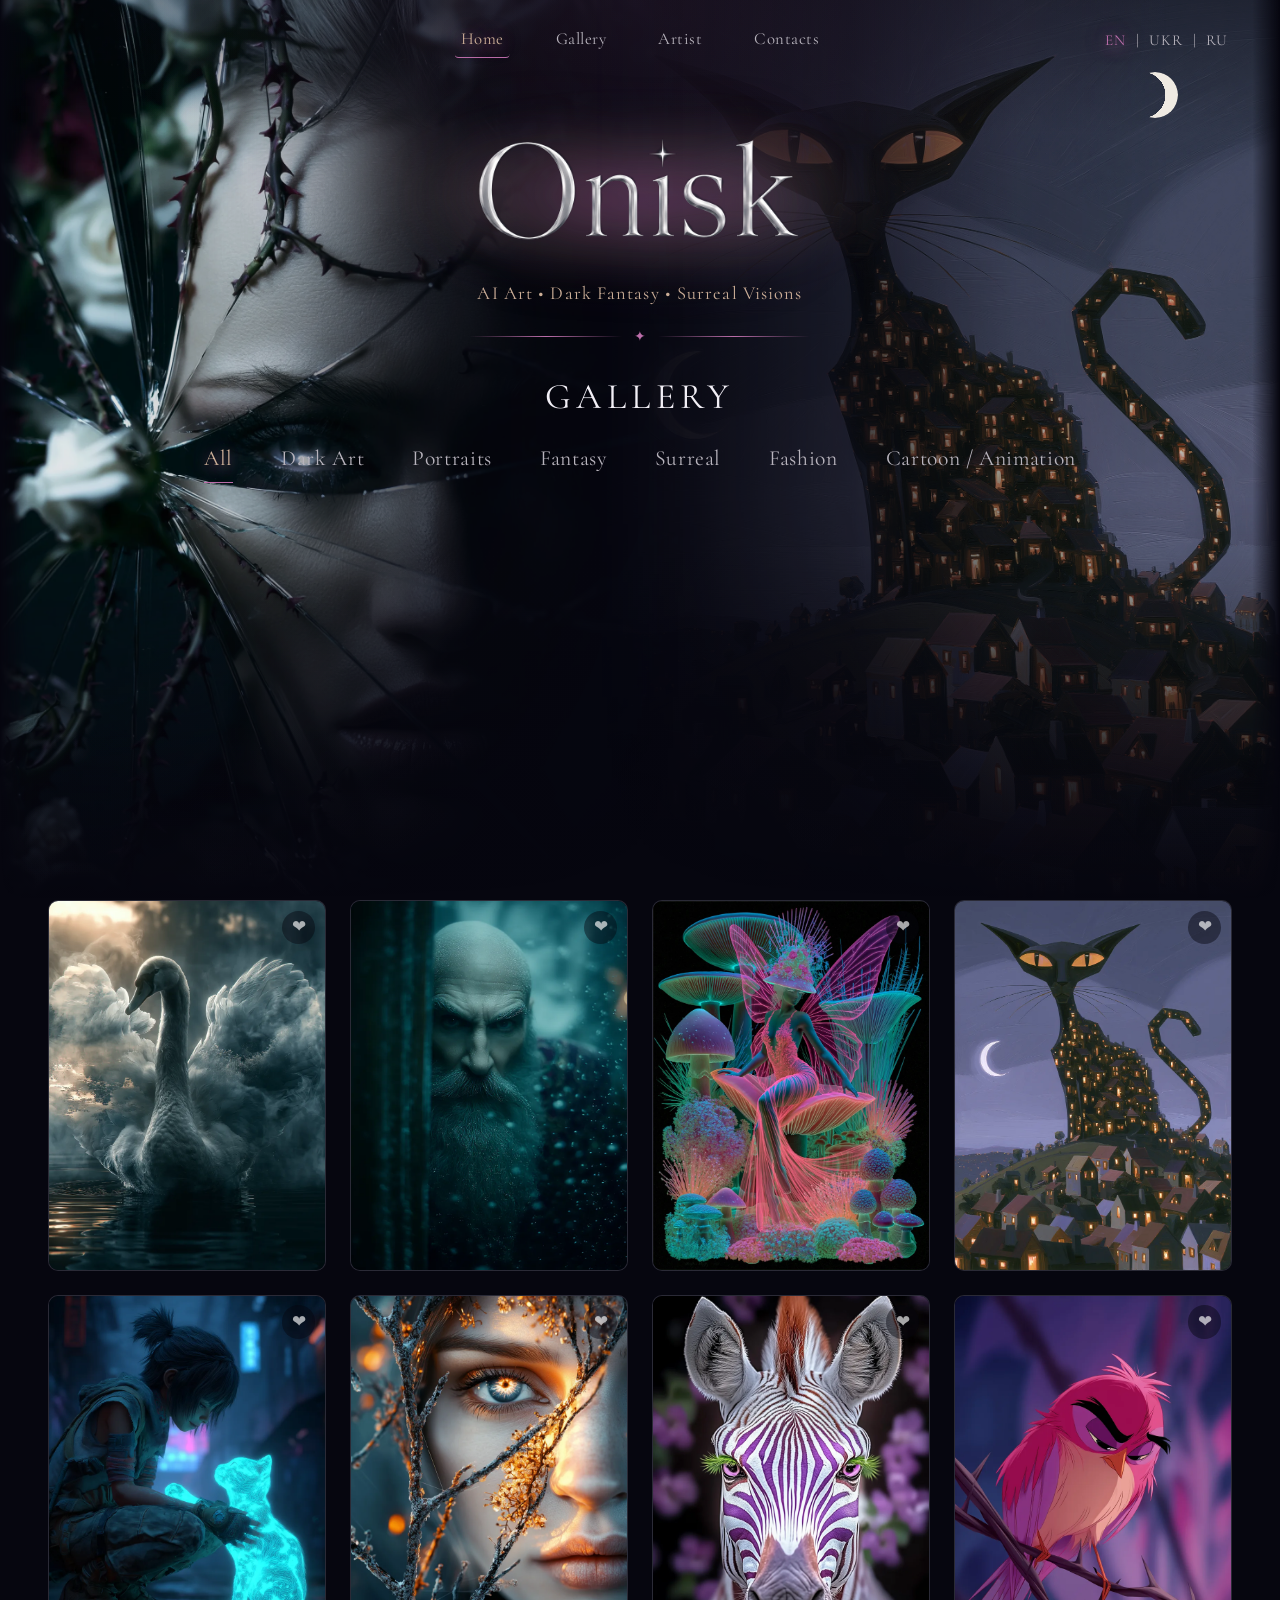
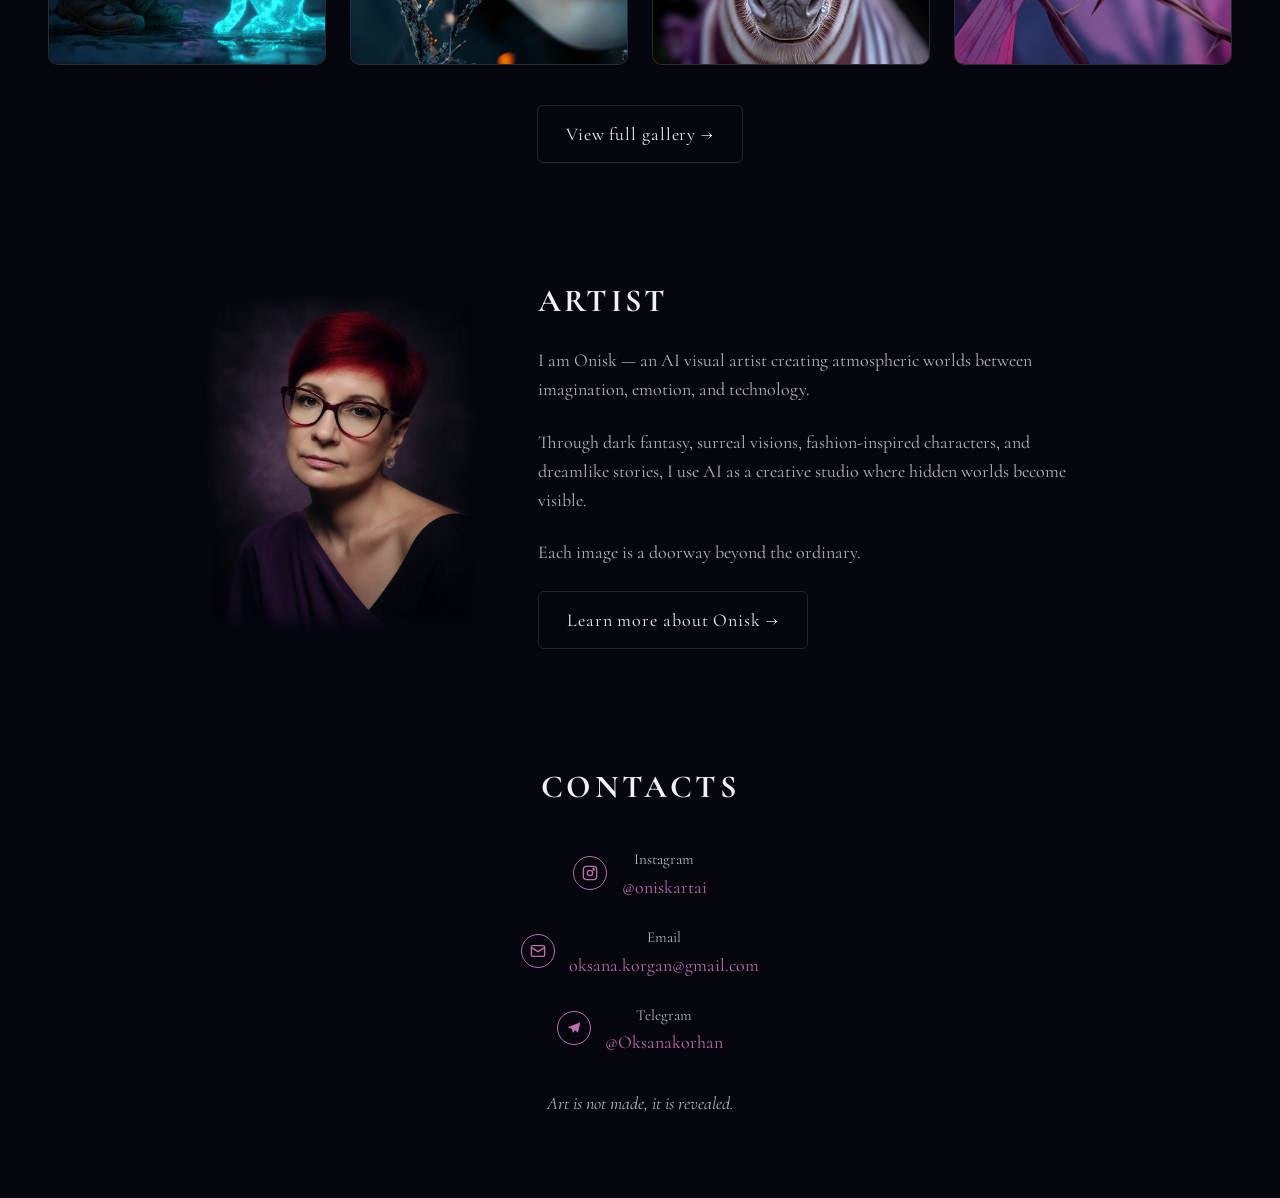
==== index.html @ d5e399be "Update index.html" ====
<!DOCTYPE html>
<html lang="ru">
<head>
<meta charset="UTF-8" />
<meta name="viewport" content="width=device-width, initial-scale=1.0" />
<title>Onisk — AI Art, Dark Fantasy, Surreal Visions</title>
<link rel="stylesheet" href="style.css?v=47" />
<style>
  @media (max-width: 900px) {
    body.page-home .hero-bg-portrait,
    body.page-home .hero-bg-cat { display: none !important; }
    body.page-home .hero {
      background-image: url('images/hero/mobile/home-mobile-bg.webp?v=6') !important;
      background-size: cover !important;
      background-position: center !important;
      background-repeat: no-repeat !important;
      min-height: 100vh !important;
    }
  }
</style>
</head>
<body class="page-home">

<img class="hero-mobile-fixed-bg" data-category="home" src="images/hero/mobile/home-mobile-bg.webp" alt="" />

<div class="hero">
  <img class="hero-bg-portrait" src="images/hero/portrait-glass.webp" alt="" />
  <img class="hero-bg-cat hero-cat-tint" src="images/hero/cat-city.webp" alt="" />
  <div class="hero-moon"></div>
  <div class="hero-stars"></div>

  <header class="site-header">
    <div class="logo"><img src="images/hero/logo-onisk.webp" alt="Onisk" class="logo-img" /></div>
    <nav class="main-nav">
      <a href="index.html" class="active" data-i18n="nav.home">Home</a>
      <a href="gallery.html" data-i18n="nav.gallery">Gallery</a>
      <a href="artist.html" data-i18n="nav.artist">Artist</a>
      <a href="#contacts" data-i18n="nav.contacts">Contacts</a>
    </nav>
    <div class="lang-switch">
      <button data-lang="en" class="active">EN</button> <span>|</span>
      <button data-lang="uk">UKR</button> <span>|</span>
      <button data-lang="ru">RU</button>
    </div>
    <button class="burger" id="burger-btn" aria-label="Menu">
      <span></span><span></span><span></span>
    </button>
  </header>

  <nav class="mobile-menu" id="mobile-menu">
    <a href="index.html" data-i18n="nav.home">Home</a>
    <a href="gallery.html" data-i18n="nav.gallery">Gallery</a>
    <a href="artist.html" data-i18n="nav.artist">Artist</a>
    <a href="#contacts" data-i18n="nav.contacts">Contacts</a>
    <div class="mobile-lang">
      <button data-lang="en" class="active">EN</button>
      <button data-lang="uk">UKR</button>
      <button data-lang="ru">RU</button>
    </div>
  </nav>

  <div class="hero-content">
    <h1 class="hero-title">
      <img src="images/hero/logo-onisk.webp" alt="Onisk" />
    </h1>
    <p class="hero-subtitle" data-i18n="hero.subtitle">AI Art • Dark Fantasy • Surreal Visions</p>

    <div class="section-divider"><span></span><i>&#10022;</i><span></span></div>

    <h2 class="gallery-heading" data-i18n="gallery.title">Gallery</h2>

    <div class="tag-filter tag-filter-desktop" id="tag-filter">
      <!-- заполняется скриптом из works.js -->
    </div>
    <select class="tag-filter-mobile" id="tag-filter-mobile">
      <!-- заполняется скриптом -->
    </select>
  </div>
</div>

<div class="lower-content">


  <section class="gallery-preview" id="gallery">
    <div class="work-grid" id="preview-grid">
      <!-- featured-карточки, рендерятся скриптом -->
    </div>
    <a class="btn" href="gallery.html" id="view-gallery-link" data-i18n="gallery.viewAll">View full gallery →</a>
  </section>

  <section class="artist-section" id="artist">
    <div class="artist-photo">
      <img src="images/artist/oksana-portrait.webp" alt="Oksana — Onisk" />
    </div>
    <div class="artist-bio">
      <h2 data-i18n="artist.title">Artist</h2>
      <p data-i18n="artist.bioShort.p1">I am Onisk — an AI visual artist creating atmospheric worlds between imagination, emotion, and technology.</p>
      <p data-i18n="artist.bioShort.p2">Through dark fantasy, surreal visions, fashion-inspired characters, and dreamlike stories, I use AI as a creative studio where hidden worlds become visible.</p>
      <p data-i18n="artist.bioShort.p3">Each image is a doorway beyond the ordinary.</p>
      <a class="btn" href="artist.html" data-i18n="artist.more">Learn more about Onisk →</a>
    </div>
  </section>

  <section class="contacts-section" id="contacts">
    <h2 data-i18n="contacts.title">Contacts</h2>
    <ul class="contacts-list">
      <li>
        <i class="icon icon-instagram"></i>
        <div><span data-i18n="contacts.instagram">Instagram</span><br /><a href="https://instagram.com/oniskartai" target="_blank" rel="noopener">@oniskartai</a></div>
      </li>
      <li>
        <i class="icon icon-mail"></i>
        <div><span data-i18n="contacts.email">Email</span><br /><a href="mailto:oksana.korgan@gmail.com">oksana.korgan@gmail.com</a></div>
      </li>
      <li>
        <i class="icon icon-telegram"></i>
        <div><span data-i18n="contacts.telegram">Telegram</span><br /><a href="https://t.me/Oksanakorhan" target="_blank" rel="noopener">@Oksanakorhan</a></div>
      </li>
    </ul>
    <p class="quote" data-i18n="contacts.quote">Art is not made, it is revealed.</p>
  </section>
</div>

<div class="lightbox" id="lightbox" hidden>
  <button class="lightbox-close" id="lightbox-close" aria-label="Close">&times;</button>
  <button class="lightbox-nav lightbox-prev" id="lightbox-prev" aria-label="Previous">&#8249;</button>
  <img id="lightbox-img" src="" alt="" />
  <button class="lightbox-nav lightbox-next" id="lightbox-next" aria-label="Next">&#8250;</button>
  <button class="like-btn like-btn-lightbox" id="lightbox-like" type="button" aria-label="Like">&#10084;</button>
  <p id="lightbox-tags"></p>
</div>

<script src="data/works.js"></script>
<script src="i18n/i18n.js"></script>
<script src="likes.js"></script>
<script src="script.js?v=11"></script>
<script src="sparkle-cursor.js"></script>
</body>
</html>
---- style.css ----
@import url('https://fonts.googleapis.com/css2?family=Cormorant+Garamond:ital,wght@0,300;0,400;0,500;1,400&family=Cormorant:wght@300;400&display=swap');

:root {
  --bg: #06060f;
  --bg-panel: #0d0c1a;
  --text-primary: #f2eff6;
  --text-secondary: #b8b4bd;
  --accent-pink: #bc6eaa;
  --accent-warm: #ccaf98;
  --border: rgba(255,255,255,0.12);
  --glow: 0 10px 24px -6px rgba(188,110,170,0.65), 0 4px 10px -2px rgba(188,110,170,0.4);
  --font-display: 'Cormorant Garamond', serif;
  --font-body: 'Cormorant', serif;
}

* { box-sizing: border-box; }

body {
  margin: 0;
  background: var(--bg);
  color: var(--text-primary);
  font-family: var(--font-body);
  font-size: 18px;
  line-height: 1.6;
  overflow-x: hidden;
  position: relative;
}

body.body-dark-art {
  background: #07111a;
}

body.body-dark-art::before {
  content: '';
  position: fixed;
  inset: 0;
  z-index: -1;
  pointer-events: none;
  background:
    radial-gradient(ellipse 55% 45% at 20% 8%, rgba(16,32,51,0.55), transparent 65%),
    radial-gradient(ellipse 65% 50% at 85% 20%, rgba(11,22,34,0.6), transparent 70%),
    radial-gradient(ellipse 70% 55% at 50% 55%, rgba(16,32,51,0.4), transparent 70%),
    radial-gradient(ellipse 80% 60% at 50% 95%, rgba(3,7,11,0.65), transparent 70%),
    #07111a;
}

body.body-dark-art .hero {
  background: transparent;
}

body.body-dark-art .hero::before {
  background:
    radial-gradient(ellipse 60% 50% at 50% 0%, rgba(16,32,51,0.15), transparent 70%);
}

body.body-fantasy {
  background: #0c1110;
}

body.body-fantasy::before {
  content: '';
  position: fixed;
  inset: 0;
  z-index: -1;
  pointer-events: none;
  background:
    radial-gradient(ellipse 55% 50% at 15% 30%, rgba(143,62,45,0.30), transparent 65%),
    radial-gradient(ellipse 60% 55% at 85% 35%, rgba(111,132,148,0.22), transparent 70%),
    radial-gradient(ellipse 70% 55% at 50% 65%, rgba(32,43,36,0.5), transparent 70%),
    radial-gradient(ellipse 80% 60% at 50% 95%, rgba(21,28,24,0.6), transparent 70%),
    #0c1110;
}

body.body-fantasy .hero {
  background: transparent;
}

body.body-fantasy .hero::before {
  background:
    radial-gradient(ellipse 55% 45% at 12% 15%, rgba(143,62,45,0.18), transparent 65%),
    radial-gradient(ellipse 60% 50% at 88% 20%, rgba(111,132,148,0.15), transparent 70%);
}

body.body-surreal {
  background: #061116;
}

body.body-surreal::before {
  content: '';
  position: fixed;
  inset: 0;
  z-index: -1;
  pointer-events: none;
  background:
    radial-gradient(ellipse 55% 50% at 15% 25%, rgba(29,67,82,0.45), transparent 65%),
    radial-gradient(ellipse 60% 55% at 85% 30%, rgba(18,49,58,0.4), transparent 70%),
    radial-gradient(ellipse 70% 55% at 50% 100%, rgba(179,122,88,0.16), transparent 70%),
    radial-gradient(ellipse 80% 60% at 50% 70%, rgba(11,30,36,0.6), transparent 70%),
    #061116;
}

body.body-surreal .hero {
  background: transparent;
}

body.body-surreal .hero::before {
  background:
    radial-gradient(ellipse 55% 45% at 12% 15%, rgba(29,67,82,0.28), transparent 65%),
    radial-gradient(ellipse 60% 50% at 88% 20%, rgba(18,49,58,0.22), transparent 70%);
}

body.body-cartoon {
  background: #0a0d1a;
}

body.body-cartoon::before {
  content: '';
  position: fixed;
  inset: 0;
  z-index: -1;
  pointer-events: none;
  background:
    radial-gradient(ellipse 55% 50% at 15% 30%, rgba(193,74,154,0.30), transparent 65%),
    radial-gradient(ellipse 60% 55% at 85% 35%, rgba(27,166,166,0.22), transparent 70%),
    radial-gradient(ellipse 70% 55% at 50% 65%, rgba(42,31,74,0.5), transparent 70%),
    radial-gradient(ellipse 80% 60% at 50% 95%, rgba(21,25,54,0.6), transparent 70%),
    #0a0d1a;
}

body.body-cartoon .hero {
  background: transparent;
}

body.body-cartoon .hero::before {
  background:
    radial-gradient(ellipse 55% 45% at 12% 15%, rgba(227,93,178,0.22), transparent 65%),
    radial-gradient(ellipse 60% 50% at 88% 20%, rgba(97,214,208,0.18), transparent 70%);
}

body.body-fashion {
  background: #0a0d0e;
}

body.body-fashion::before {
  content: '';
  position: fixed;
  inset: 0;
  z-index: -1;
  pointer-events: none;
  background:
    radial-gradient(ellipse 55% 50% at 18% 30%, rgba(16,32,33,0.35), transparent 65%),
    radial-gradient(ellipse 55% 50% at 82% 32%, rgba(26,15,24,0.3), transparent 65%),
    radial-gradient(ellipse 70% 55% at 50% 100%, rgba(126,82,104,0.10), transparent 70%),
    #0a0d0e;
}

body.body-fashion .hero {
  background: transparent;
}

body.body-fashion .hero::before {
  background:
    radial-gradient(ellipse 55% 55% at 15% 25%, rgba(16,32,33,0.15), transparent 65%),
    radial-gradient(ellipse 55% 55% at 85% 28%, rgba(180,150,160,0.16), transparent 68%),
    linear-gradient(to bottom, transparent 0%, rgba(5,7,8,0.35) 48%, rgba(5,7,8,0.4) 52%, transparent 100%);
}

.hero-plum-tint {
  filter: saturate(0.95) hue-rotate(-5deg) brightness(1) contrast(1.05);
  opacity: 0.95;
  transform: scale(0.9) translateX(-9%);
  transform-origin: center center;
  mask-image: radial-gradient(ellipse 78% 82% at 40% 38%, black 55%, transparent 92%);
  -webkit-mask-image: radial-gradient(ellipse 78% 82% at 40% 38%, black 55%, transparent 92%);
}

.hero-top-fade-left {
  display: none;
  position: absolute;
  top: 0;
  left: 0;
  width: 46%;
  height: 320px;
  z-index: 2;
  pointer-events: none;
}

body.body-fashion .hero-top-fade-left {
  display: block;
  background: linear-gradient(to bottom, #0a0d0e 0%, rgba(10,13,14,0.92) 25%, rgba(10,13,14,0.6) 50%, rgba(10,13,14,0.25) 75%, transparent 100%);
  mask-image: linear-gradient(to right, black 0%, black 78%, transparent 100%);
  -webkit-mask-image: linear-gradient(to right, black 0%, black 78%, transparent 100%);
}

.hero-botanical-tint {
  filter: saturate(0.72) brightness(0.94) contrast(1.05);
  opacity: 0.88;
  mask-image: radial-gradient(ellipse 75% 82% at 55% 35%, black 50%, transparent 92%);
  -webkit-mask-image: radial-gradient(ellipse 75% 82% at 55% 35%, black 50%, transparent 92%);
}

.hero-bg-portrait.hero-fade-all {
  mask-image:
    linear-gradient(to right, transparent 0%, black 4%, black 15%, rgba(0,0,0,0.85) 40%, rgba(0,0,0,0.35) 70%, transparent 100%),
    linear-gradient(to bottom, transparent 0%, black 8%, black 55%, transparent 100%);
  mask-composite: intersect;
  -webkit-mask-image:
    linear-gradient(to right, transparent 0%, black 4%, black 15%, rgba(0,0,0,0.85) 40%, rgba(0,0,0,0.35) 70%, transparent 100%),
    linear-gradient(to bottom, transparent 0%, black 8%, black 55%, transparent 100%);
  -webkit-mask-composite: source-in;
}

.hero-bg-cat.hero-fade-all {
  mask-image:
    linear-gradient(to left, transparent 0%, black 4%, black 15%, rgba(0,0,0,0.85) 40%, rgba(0,0,0,0.35) 70%, transparent 100%),
    linear-gradient(to bottom, transparent 0%, black 8%, black 55%, transparent 100%);
  mask-composite: intersect;
  -webkit-mask-image:
    linear-gradient(to left, transparent 0%, black 4%, black 15%, rgba(0,0,0,0.85) 40%, rgba(0,0,0,0.35) 70%, transparent 100%),
    linear-gradient(to bottom, transparent 0%, black 8%, black 55%, transparent 100%);
  -webkit-mask-composite: source-in;
}

a { color: inherit; }

.mobile-menu {
  display: none;
}

.hero {
  position: relative;
  min-height: 100vh;
  overflow: hidden;
  background: var(--bg);
}

.hero::before {
  content: '';
  position: absolute;
  inset: 0;
  z-index: 1;
  pointer-events: none;
  background:
    radial-gradient(ellipse 60% 50% at 50% 0%, rgba(188,110,170,0.10), transparent 70%),
    radial-gradient(ellipse 80% 60% at 50% 100%, rgba(6,6,15,0.55), transparent 70%),
    linear-gradient(to bottom, rgba(6,6,15,0.35) 0%, transparent 15%, transparent 80%, rgba(6,6,15,0.5) 100%);
}

.hero-bg-portrait {
  position: absolute;
  left: 0;
  top: 0;
  height: 100vh;
  width: 54%;
  object-fit: cover;
  object-position: right center;
  mask-image:
    linear-gradient(to right, transparent 0%, black 4%, black 15%, rgba(0,0,0,0.85) 38%, rgba(0,0,0,0.3) 62%, rgba(0,0,0,0.08) 85%, transparent 100%),
    linear-gradient(to bottom, black 0%, black 55%, transparent 100%);
  mask-composite: intersect;
  -webkit-mask-image:
    linear-gradient(to right, transparent 0%, black 4%, black 15%, rgba(0,0,0,0.85) 38%, rgba(0,0,0,0.3) 62%, rgba(0,0,0,0.08) 85%, transparent 100%),
    linear-gradient(to bottom, black 0%, black 55%, transparent 100%);
  -webkit-mask-composite: source-in;
  opacity: 0.9;
}

.hero-bg-cat {
  position: absolute;
  right: 0;
  top: 0;
  height: 100%;
  width: 54%;
  object-fit: cover;
  object-position: left top;
  mask-image:
    linear-gradient(to left, transparent 0%, black 4%, black 15%, rgba(0,0,0,0.85) 38%, rgba(0,0,0,0.3) 62%, rgba(0,0,0,0.08) 85%, transparent 100%),
    linear-gradient(to bottom, black 0%, black 55%, transparent 100%);
  mask-composite: intersect;
  -webkit-mask-image:
    linear-gradient(to left, transparent 0%, black 4%, black 15%, rgba(0,0,0,0.85) 38%, rgba(0,0,0,0.3) 62%, rgba(0,0,0,0.08) 85%, transparent 100%),
    linear-gradient(to bottom, black 0%, black 55%, transparent 100%);
  -webkit-mask-composite: source-in;
  opacity: 0.9;
}

.hero-cat-tint {
  filter: saturate(0.82) brightness(0.8) hue-rotate(-6deg) contrast(1.05);
}

.hero-scale-down {
  object-fit: contain;
  object-position: center top;
  transform: scale(0.62) translateY(-8%);
  transform-origin: center top;
  mask-image:
    linear-gradient(to left, transparent 0%, black 4%, black 15%, rgba(0,0,0,0.85) 45%, rgba(0,0,0,0.55) 75%, transparent 100%),
    linear-gradient(to bottom, black 0%, black 85%, transparent 100%);
  mask-composite: intersect;
  -webkit-mask-image:
    linear-gradient(to left, transparent 0%, black 4%, black 15%, rgba(0,0,0,0.85) 45%, rgba(0,0,0,0.55) 75%, transparent 100%),
    linear-gradient(to bottom, black 0%, black 85%, transparent 100%);
  -webkit-mask-composite: source-in;
}

.hero-hare-fit {
  object-fit: contain;
  object-position: left center;
  transform: scale(1.02);
  transform-origin: left center;
  mask-image:
    linear-gradient(to right, transparent 0%, black 6%, black 18%, rgba(0,0,0,0.65) 38%, rgba(0,0,0,0.28) 62%, rgba(0,0,0,0.08) 85%, transparent 100%),
    linear-gradient(to bottom, transparent 0%, black 16%, black 62%, transparent 92%);
  mask-composite: intersect;
  -webkit-mask-image:
    linear-gradient(to right, transparent 0%, black 6%, black 18%, rgba(0,0,0,0.65) 38%, rgba(0,0,0,0.28) 62%, rgba(0,0,0,0.08) 85%, transparent 100%),
    linear-gradient(to bottom, transparent 0%, black 16%, black 62%, transparent 92%);
  -webkit-mask-composite: source-in;
}

.hero-bird-woman-fit {
  mask-image:
    linear-gradient(to right, transparent 0%, black 6%, black 18%, rgba(0,0,0,0.7) 40%, rgba(0,0,0,0.25) 68%, transparent 92%),
    linear-gradient(to bottom, transparent 0%, black 14%, black 68%, transparent 94%);
  mask-composite: intersect;
  -webkit-mask-image:
    linear-gradient(to right, transparent 0%, black 6%, black 18%, rgba(0,0,0,0.7) 40%, rgba(0,0,0,0.25) 68%, transparent 92%),
    linear-gradient(to bottom, transparent 0%, black 14%, black 68%, transparent 94%);
  -webkit-mask-composite: source-in;
}


.hero-muted {
  filter: saturate(0.55) brightness(0.75) sepia(0.25) hue-rotate(300deg) contrast(1.05);
}

.hero-portraits-left-fit {
  /* aspect-ratio делает БОКС изображения точно равным видимой области фото —
     без "мёртвой" леттербокс-зоны, которая раньше давала жёсткий обрыв
     между реальным краем фотографии и началом fade-градиента. Увеличено
     покрытие (100% высоты, растяжка ближе к центру), чтобы в середине
     страницы Portraits не оставалось пустоты. */
  height: 100%;
  top: 0;
  width: auto;
  aspect-ratio: 1920 / 2400;
  object-fit: cover;
  object-position: left center;
  mask-image:
    linear-gradient(to right, black 0%, black 68%, rgba(0,0,0,0.5) 88%, transparent 100%),
    linear-gradient(to bottom, transparent 0%, black 8%, black 88%, transparent 99%);
  mask-composite: intersect;
  -webkit-mask-image:
    linear-gradient(to right, black 0%, black 68%, rgba(0,0,0,0.5) 88%, transparent 100%),
    linear-gradient(to bottom, transparent 0%, black 8%, black 88%, transparent 99%);
  -webkit-mask-composite: source-in;
}

/* Реальный DOM-оверлей для затухания правого края кота (Portraits) —
   дополнительная страховка поверх маски на самой картинке. */
.hero-right-fade-portraits {
  display: none;
  position: absolute;
  left: 0;
  top: 0;
  width: 50%;
  height: 100%;
  z-index: 2;
  pointer-events: none;
}

body.body-portraits-narrow .hero-right-fade-portraits {
  display: block;
  background: linear-gradient(to right,
    transparent 0%,
    transparent 55%,
    rgba(6,6,15,0.35) 74%,
    rgba(6,6,15,0.75) 88%,
    var(--bg) 99%
  );
}

/* Зеркальный оверлей для левого края ПРАВОЙ картинки Portraits —
   растворяет её в центр так же, как правый оверлей растворяет левую. */
.hero-left-fade-portraits {
  display: none;
  position: absolute;
  right: 0;
  top: 0;
  width: 50%;
  height: 100%;
  z-index: 2;
  pointer-events: none;
}

body.body-portraits-narrow .hero-left-fade-portraits {
  display: block;
  background: linear-gradient(to left,
    transparent 0%,
    transparent 55%,
    rgba(6,6,15,0.35) 74%,
    rgba(6,6,15,0.75) 88%,
    var(--bg) 99%
  );
}

@media (max-width: 900px) {
  .hero-left-fade-portraits { display: none !important; }
}

@media (max-width: 900px) {
  .hero-right-fade-portraits { display: none !important; }
}

.hero-portraits-right-fit {
  /* Тот же приём, что и для левой картинки (см. комментарий там):
     100% высоты и растяжка ближе к центру, чтобы не было пустоты
     посередине страницы Portraits. */
  height: 100%;
  top: 0;
  width: auto;
  aspect-ratio: 1920 / 2400;
  object-fit: cover;
  object-position: right center;
  mask-image:
    linear-gradient(to left, black 0%, black 68%, rgba(0,0,0,0.5) 88%, transparent 100%),
    linear-gradient(to bottom, transparent 0%, black 8%, black 88%, transparent 99%);
  mask-composite: intersect;
  -webkit-mask-image:
    linear-gradient(to left, black 0%, black 68%, rgba(0,0,0,0.5) 88%, transparent 100%),
    linear-gradient(to bottom, transparent 0%, black 8%, black 88%, transparent 99%);
  -webkit-mask-composite: source-in;
}

.hero-muted-strong {
  filter: saturate(0.45) brightness(0.42) sepia(0.15) hue-rotate(220deg) contrast(1.15);
}

.hero-cold-graphite-wash::before {
  background:
    radial-gradient(ellipse 65% 55% at 30% 15%, rgba(16,32,51,0.35), transparent 65%),
    radial-gradient(ellipse 70% 55% at 75% 30%, rgba(11,22,34,0.4), transparent 70%),
    radial-gradient(ellipse 80% 60% at 50% 100%, rgba(3,7,11,0.55), transparent 70%),
    linear-gradient(to bottom, rgba(7,17,26,0.35) 0%, transparent 15%, transparent 80%, rgba(3,7,11,0.5) 100%);
}

.page-wrap {
  position: relative;
}

.hero-flat-bg {
  background: var(--bg) !important;
}

.gallery-decor-fullheight {
  position: absolute;
  left: 0;
  top: 0;
  height: 100%;
  width: auto;
  max-width: 12vw;
  pointer-events: none;
  z-index: 0;
  opacity: 0.9;
}

@media (max-width: 900px) {
  .gallery-decor-fullheight { max-width: 18vw; opacity: 0.5; }
}

.hero-dense-stars .hero-stars {
  background-image:
    radial-gradient(1.5px 1.5px at 8% 5%, #fff, transparent),
    radial-gradient(1px 1px at 15% 20%, #fff, transparent),
    radial-gradient(1.5px 1.5px at 25% 8%, #fff, transparent),
    radial-gradient(1px 1px at 33% 28%, #fff, transparent),
    radial-gradient(1.5px 1.5px at 40% 12%, #fff, transparent),
    radial-gradient(1px 1px at 48% 22%, #fff, transparent),
    radial-gradient(1.5px 1.5px at 55% 6%, #fff, transparent),
    radial-gradient(1px 1px at 62% 18%, #fff, transparent),
    radial-gradient(1.5px 1.5px at 70% 25%, #fff, transparent),
    radial-gradient(1px 1px at 78% 10%, #fff, transparent),
    radial-gradient(1.5px 1.5px at 85% 20%, #fff, transparent),
    radial-gradient(1px 1px at 92% 8%, #fff, transparent),
    radial-gradient(1px 1px at 20% 32%, #fff, transparent),
    radial-gradient(1px 1px at 45% 33%, #fff, transparent),
    radial-gradient(1px 1px at 65% 30%, #fff, transparent),
    radial-gradient(1px 1px at 88% 32%, #fff, transparent),
    radial-gradient(1px 1px at 10% 12%, #fff, transparent),
    radial-gradient(1px 1px at 58% 15%, #fff, transparent);
  opacity: 0.8;
}

.hero-moon {
  position: absolute;
  top: 8%;
  right: 8%;
  width: 46px;
  height: 46px;
  border-radius: 50%;
  background: #efeae2;
  -webkit-mask-image: radial-gradient(circle 23px at calc(50% - 12.5px) 50%, transparent 99%, black 100%);
  mask-image: radial-gradient(circle 23px at calc(50% - 12.5px) 50%, transparent 99%, black 100%);
  filter: drop-shadow(0 0 12px rgba(239,234,226,0.6)) drop-shadow(0 0 26px rgba(239,234,226,0.35));
  z-index: 2;
}

@keyframes twinkle-a {
  0%, 100% { opacity: 0.6; }
  50% { opacity: 0.95; }
}

@keyframes twinkle-b {
  0%, 100% { opacity: 0.35; }
  50% { opacity: 0.8; }
}

.hero-stars {
  display: none;
}

/* Переход между фонами категорий на странице Галереи: мягкая цветная
   дымка видна, пока картинка ещё грузится; сама картинка проявляется
   плавно; при переключении вкладки фильтра (gallery.js, applyHero)
   ненадолго добавляется затемнение (hero-veil), чтобы скрыть "скачок"
   между старым и новым фоном. */
#gallery-hero .hero-blur-wash {
  position: absolute;
  inset: 0;
  z-index: 1;
  background:
    radial-gradient(circle at 50% 55%, rgba(188,110,170,0.14), transparent 45%);
  filter: blur(60px);
  pointer-events: none;
}

#gallery-hero .hero-bg-portrait,
#gallery-hero .hero-bg-cat {
  opacity: 0;
  transition: opacity 0.75s ease;
}

#gallery-hero .hero-bg-portrait.hero-img-loaded,
#gallery-hero .hero-bg-cat.hero-img-loaded {
  opacity: 1;
}

.hero-veil {
  position: absolute;
  inset: 0;
  z-index: 4;
  background: #000;
  opacity: 0;
  pointer-events: none;
  transition: opacity 0.55s ease;
  display: flex;
  align-items: center;
  justify-content: center;
}

.hero-veil-visible {
  opacity: 1;
}

.hero-veil-logo {
  font-family: var(--font-display);
  font-size: 2.2rem;
  letter-spacing: 0.35em;
  color: var(--accent-pink);
  text-transform: uppercase;
  opacity: 0;
  transition: opacity 0.4s ease 0.15s;
  padding-left: 0.35em; /* компенсация letter-spacing справа для визуального центрирования */
}

.hero-veil-visible .hero-veil-logo {
  opacity: 1;
}

@media (prefers-reduced-motion: reduce) {
  #gallery-hero .hero-bg-portrait,
  #gallery-hero .hero-bg-cat,
  .hero-veil {
    transition: none;
  }
}

.site-header {
  position: relative;
  z-index: 999;
  display: flex;
  justify-content: flex-end;
  align-items: center;
  padding: 1.75rem 3rem;
}

.main-nav {
  position: absolute;
  left: 50%;
  top: 50%;
  transform: translate(-50%, -50%);
}

.logo { display: none; }

.main-nav {
  display: flex;
  gap: 2.5rem;
}

.main-nav a {
  text-decoration: none;
  color: var(--text-secondary);
  font-family: var(--font-display);
  font-size: 1.05rem;
  letter-spacing: 0.03em;
  padding: 4px 6px 4px;
  border-bottom: 1px solid transparent;
  border-radius: 4px;
  transition: color 0.2s, border-color 0.2s, text-shadow 0.25s;
}

.main-nav a:hover,
.main-nav a.active {
  color: var(--accent-warm);
  border-bottom-color: var(--accent-pink);
  text-shadow: 0 4px 14px rgba(188,110,170,0.85), 0 0 22px rgba(188,110,170,0.5);
}

.lang-switch {
  display: flex;
  align-items: center;
  gap: 0.4rem;
  font-family: var(--font-display);
  font-size: 0.95rem;
}

.lang-switch span { color: var(--text-secondary); }

.lang-switch button {
  background: none;
  border: none;
  color: var(--text-secondary);
  cursor: pointer;
  font-family: inherit;
  font-size: inherit;
  letter-spacing: 0.05em;
  padding: 2px 4px;
  border-radius: 4px;
  transition: color 0.2s, text-shadow 0.25s;
}

.lang-switch button:hover,
.lang-switch button.active {
  color: var(--accent-pink);
  text-shadow: 0 4px 14px rgba(188,110,170,0.85), 0 0 22px rgba(188,110,170,0.5);
}

.burger {
  display: none;
  flex-direction: column;
  gap: 5px;
  background: none;
  border: none;
  cursor: pointer;
  padding: 12px;
  position: relative;
  z-index: 20;
  pointer-events: auto;
}

.burger span {
  width: 22px;
  height: 1.5px;
  background: var(--text-primary);
  display: block;
}

.hero-content {
  position: relative;
  z-index: 5;
  text-align: center;
  padding: 1.5rem 2rem 2rem;
}

.hero-title {
  margin: 1.5vh 0 0.25rem;
  position: relative;
}

.hero-title::before {
  content: '';
  position: absolute;
  left: 50%;
  top: 50%;
  width: min(480px, 60vw);
  height: 160px;
  transform: translate(-50%, -50%);
  background: radial-gradient(ellipse, rgba(188,110,170,0.35) 0%, rgba(204,175,152,0.12) 45%, transparent 75%);
  filter: blur(18px);
  z-index: -1;
  animation: glow-pulse 5s ease-in-out infinite;
}

@keyframes glow-pulse {
  0%, 100% { opacity: 0.7; transform: translate(-50%, -50%) scale(1); }
  50% { opacity: 1; transform: translate(-50%, -50%) scale(1.08); }
}

.hero-title img {
  width: min(420px, 55vw);
  height: auto;
  display: inline-block;
  filter: drop-shadow(0 0 28px rgba(188,110,170,0.35)) drop-shadow(0 0 50px rgba(188,110,170,0.15));
  position: relative;
}

.hero-subtitle {
  color: var(--accent-warm);
  letter-spacing: 0.06em;
  font-size: 1.15rem;
  margin: 0 0 1rem;
}

.section-divider {
  display: flex;
  align-items: center;
  justify-content: center;
  gap: 0.75rem;
  max-width: 340px;
  margin: 0 auto 1.25rem;
}

.section-divider span {
  flex: 1;
  height: 1px;
  background: linear-gradient(to right, transparent, var(--accent-pink), transparent);
}

.section-divider i {
  font-style: normal;
  color: var(--accent-pink);
  font-size: 0.9rem;
  animation: twinkle 2.4s ease-in-out infinite;
}

@keyframes twinkle {
  0%, 100% { opacity: 0.5; transform: scale(0.9); }
  50% { opacity: 1; transform: scale(1.15); }
}

.gallery-heading {
  font-family: var(--font-display);
  font-size: 2.25rem;
  font-weight: 400;
  letter-spacing: 0.15em;
  margin: 0 0 1rem;
  text-transform: uppercase;
}

.tag-filter-desktop {
  display: flex;
  justify-content: center;
  gap: 3rem;
  flex-wrap: wrap;
}

.tag-filter-desktop button,
.tag-filter-desktop a {
  background: none;
  border: none;
  color: var(--text-secondary);
  cursor: pointer;
  font-family: var(--font-display);
  font-size: 1.35rem;
  letter-spacing: 0.03em;
  padding-bottom: 6px;
  border-bottom: 1px solid transparent;
  text-decoration: none;
  transition: color 0.2s, border-color 0.2s, text-shadow 0.25s;
}

.tag-filter-desktop button:hover,
.tag-filter-desktop button.active,
.tag-filter-desktop a:hover,
.tag-filter-desktop a.active {
  color: var(--accent-warm);
  border-bottom-color: var(--accent-pink);
  text-shadow: 0 4px 14px rgba(188,110,170,0.85), 0 0 22px rgba(188,110,170,0.5);
}

.tag-filter-mobile {
  display: none;
}

.gallery-preview {
  padding: 0 3rem 3rem;
  text-align: center;
}

.work-grid {
  display: grid;
  grid-template-columns: repeat(4, 1fr);
  gap: 1.5rem;
  margin: 0 auto 2.5rem;
  max-width: 1400px;
}

.work-card {
  position: relative;
  border: 1px solid var(--border);
  border-radius: 10px;
  overflow: hidden;
  cursor: pointer;
  aspect-ratio: 3 / 4;
  background: var(--bg-panel);
}

.work-card img {
  width: 100%;
  height: 100%;
  object-fit: cover;
  display: block;
  transition: transform 0.4s ease;
}

.work-card {
  transition: none;
}

.work-card:hover img {
  transform: scale(1.05);
}

.work-card:hover {
  border-color: var(--accent-pink);
  box-shadow: 0 0 22px rgba(188,110,170,0.55), 0 0 8px rgba(188,110,170,0.35);
}

/* Мобильная версия / сенсорные экраны: нет курсора мыши, поэтому :hover
   не работает как на компьютере — используем :active (срабатывает по тапу)
   с тем же эффектом подсветки и увеличения. */
@media (hover: none) {
  .work-card:active img {
    transform: scale(1.05);
  }

  .work-card:active {
    border-color: var(--accent-pink);
    box-shadow: 0 0 22px rgba(188,110,170,0.55), 0 0 8px rgba(188,110,170,0.35);
    transition: none;
  }
}

/* Тот же эффект, но включается через JS по touch-событиям — надёжнее,
   чем @media(hover:none), которое не всегда срабатывает в эмуляторах. */
.work-card.touch-active img {
  transform: scale(1.05);
}

.work-card.touch-active {
  border-color: var(--accent-pink);
  box-shadow: 0 0 22px rgba(188,110,170,0.55), 0 0 8px rgba(188,110,170,0.35);
  transition: none;
}

/* Мерцающие звёздочки за курсором — см. sparkle-cursor.js */
.cursor-sparkle {
  position: fixed;
  pointer-events: none;
  z-index: 9999;
  line-height: 1;
  transform: translate(-50%, -50%) scale(1) rotate(0deg);
  text-shadow: 0 0 6px currentColor;
  animation: sparkle-twinkle 1100ms ease-out forwards;
}

@keyframes sparkle-twinkle {
  0% {
    opacity: 0.9;
    transform: translate(-50%, -50%) scale(0.4) rotate(0deg);
  }
  35% {
    opacity: 1;
    transform: translate(-50%, -50%) scale(1) rotate(60deg);
  }
  100% {
    opacity: 0;
    transform: translate(-50%, -50%) scale(0.5) rotate(140deg) translateY(-10px);
  }
}

@media (prefers-reduced-motion: reduce) {
  .cursor-sparkle {
    display: none;
  }
}

/* Сердечко "лайк" на карточке работы — состояние хранится локально в
   браузере посетителя (см. likes.js), общего счётчика по всем посетителям
   нет. */
.like-btn {
  position: absolute;
  top: 0.6rem;
  right: 0.6rem;
  width: 2.1rem;
  height: 2.1rem;
  border: none;
  border-radius: 50%;
  background: rgba(6,6,15,0.45);
  color: rgba(255,255,255,0.65);
  font-size: 1.05rem;
  line-height: 1;
  display: flex;
  align-items: center;
  justify-content: center;
  cursor: pointer;
  z-index: 2;
  transition: transform 0.15s ease, color 0.15s ease, background 0.15s ease;
}

.like-btn:hover {
  color: rgba(255,255,255,0.9);
  background: rgba(6,6,15,0.6);
}

.like-btn.liked {
  color: var(--accent-pink);
  background: rgba(6,6,15,0.45);
}

.like-btn.liked:hover {
  color: var(--accent-pink);
}

.like-btn:active {
  transform: scale(1.15);
}

.like-btn-lightbox {
  position: absolute;
  top: 2rem;
  left: 2rem;
  width: 3rem;
  height: 3rem;
  font-size: 1.4rem;
}

@media (max-width: 900px) {
  .like-btn-lightbox {
    top: 0.5rem;
    left: 0.5rem;
    width: 2.4rem;
    height: 2.4rem;
    font-size: 1.15rem;
  }
}

@media (prefers-reduced-motion: reduce) {
  .like-btn {
    transition: none;
  }
  .like-btn:active {
    transform: none;
  }
}

.btn {
  display: inline-block;
  padding: 0.85rem 1.75rem;
  border: 1px solid var(--border);
  border-radius: 6px;
  color: var(--text-primary);
  text-decoration: none;
  font-family: var(--font-display);
  letter-spacing: 0.05em;
  transition: border-color 0.2s, color 0.2s, box-shadow 0.25s;
}

.btn:hover {
  border-color: var(--accent-pink);
  color: var(--accent-pink);
  box-shadow: 0 0 22px rgba(188,110,170,0.55), 0 0 8px rgba(188,110,170,0.35);
}

.artist-section {
  position: relative;
  display: flex;
  justify-content: center;
  gap: 3.5rem;
  align-items: center;
  padding: 4rem 3rem;
  max-width: 1300px;
  margin: 0 auto;
}

.artist-full {
  display: flex;
  gap: 4rem;
  align-items: flex-start;
  padding: 0.25rem 3rem 3rem;
  max-width: 1300px;
  margin: 0 auto;
  min-height: auto;
}

.artist-full .artist-photo img {
  width: 380px;
  height: 460px;
  object-fit: cover;
  border-radius: 8px;
  box-shadow: 0 30px 60px -20px rgba(0,0,0,0.6);
  mask-image:
    linear-gradient(to right, transparent 0%, black 6%, black 94%, transparent 100%),
    linear-gradient(to bottom, transparent 0%, black 6%, black 94%, transparent 100%);
  mask-composite: intersect;
  -webkit-mask-image:
    linear-gradient(to right, transparent 0%, black 6%, black 94%, transparent 100%),
    linear-gradient(to bottom, transparent 0%, black 6%, black 94%, transparent 100%);
  -webkit-mask-composite: source-in;
}

.artist-full .artist-bio h1 {
  font-family: var(--font-display);
  font-size: 2.75rem;
  letter-spacing: 0.12em;
  text-transform: uppercase;
  margin: 0 0 1.5rem;
}

.artist-full .artist-bio p {
  color: var(--text-secondary);
  font-size: 1.15rem;
  max-width: 68ch;
  margin: 0 0 2rem;
}

.artist-photo img {
  width: 280px;
  height: 340px;
  object-fit: cover;
  border-radius: 8px;
  display: block;
  mask-image:
    linear-gradient(to right, transparent 0%, black 6%, black 94%, transparent 100%),
    linear-gradient(to bottom, transparent 0%, black 6%, black 94%, transparent 100%);
  mask-composite: intersect;
  -webkit-mask-image:
    linear-gradient(to right, transparent 0%, black 6%, black 94%, transparent 100%),
    linear-gradient(to bottom, transparent 0%, black 6%, black 94%, transparent 100%);
  -webkit-mask-composite: source-in;
}

.artist-bio h2 {
  font-family: var(--font-display);
  font-size: 2rem;
  letter-spacing: 0.1em;
  text-transform: uppercase;
  margin: 0 0 1.25rem;
}

.artist-bio p {
  color: var(--text-secondary);
  max-width: 60ch;
  margin: 0 0 1.5rem;
}

.contacts-section {
  position: relative;
  text-align: center;
  padding: 3rem 3rem 5rem;
  max-width: 900px;
  margin: 0 auto;
  scroll-margin-top: 100px;
}

.contacts-section h2 {
  font-family: var(--font-display);
  font-size: 2rem;
  letter-spacing: 0.1em;
  text-transform: uppercase;
  margin: 0 0 2rem;
}

.contacts-list {
  list-style: none;
  padding: 0;
  margin: 0 0 2rem;
  display: flex;
  flex-direction: column;
  gap: 1.25rem;
  align-items: center;
}

.contacts-list li {
  display: flex;
  align-items: center;
  gap: 0.9rem;
}

.contacts-list span {
  color: var(--text-secondary);
  font-size: 0.95rem;
}

.contacts-list a {
  color: var(--accent-pink);
  text-decoration: none;
}

.icon {
  width: 34px;
  height: 34px;
  border-radius: 50%;
  border: 1px solid var(--accent-pink);
  display: flex;
  align-items: center;
  justify-content: center;
  flex-shrink: 0;
  position: relative;
  transition: box-shadow 0.25s;
}

.contacts-list li:hover .icon {
  box-shadow: 0 0 22px rgba(188,110,170,0.55), 0 0 8px rgba(188,110,170,0.35);
}

.icon::before {
  content: '';
  width: 16px;
  height: 16px;
  background: var(--accent-pink);
  -webkit-mask-size: contain;
  mask-size: contain;
  -webkit-mask-repeat: no-repeat;
  mask-repeat: no-repeat;
  -webkit-mask-position: center;
  mask-position: center;
}

.icon-instagram::before {
  -webkit-mask-image: url("data:image/svg+xml,%3Csvg xmlns='http://www.w3.org/2000/svg' viewBox='0 0 24 24' fill='none' stroke='black' stroke-width='2'%3E%3Crect x='2' y='2' width='20' height='20' rx='5'/%3E%3Ccircle cx='12' cy='12' r='4'/%3E%3Ccircle cx='17.5' cy='6.5' r='1'/%3E%3C/svg%3E");
  mask-image: url("data:image/svg+xml,%3Csvg xmlns='http://www.w3.org/2000/svg' viewBox='0 0 24 24' fill='none' stroke='black' stroke-width='2'%3E%3Crect x='2' y='2' width='20' height='20' rx='5'/%3E%3Ccircle cx='12' cy='12' r='4'/%3E%3Ccircle cx='17.5' cy='6.5' r='1'/%3E%3C/svg%3E");
}

.icon-mail::before {
  -webkit-mask-image: url("data:image/svg+xml,%3Csvg xmlns='http://www.w3.org/2000/svg' viewBox='0 0 24 24' fill='none' stroke='black' stroke-width='2'%3E%3Crect x='2' y='4' width='20' height='16' rx='2'/%3E%3Cpath d='M2 7l10 6 10-6'/%3E%3C/svg%3E");
  mask-image: url("data:image/svg+xml,%3Csvg xmlns='http://www.w3.org/2000/svg' viewBox='0 0 24 24' fill='none' stroke='black' stroke-width='2'%3E%3Crect x='2' y='4' width='20' height='16' rx='2'/%3E%3Cpath d='M2 7l10 6 10-6'/%3E%3C/svg%3E");
}

.icon-telegram::before {
  -webkit-mask-image: url("data:image/svg+xml,%3Csvg xmlns='http://www.w3.org/2000/svg' viewBox='0 0 24 24' fill='black'%3E%3Cpath d='M21.5 3.5L2.5 11l6 2 2 6.5 3-4 4.5 3.5z'/%3E%3C/svg%3E");
  mask-image: url("data:image/svg+xml,%3Csvg xmlns='http://www.w3.org/2000/svg' viewBox='0 0 24 24' fill='black'%3E%3Cpath d='M21.5 3.5L2.5 11l6 2 2 6.5 3-4 4.5 3.5z'/%3E%3C/svg%3E");
}

.quote {
  font-style: italic;
  color: var(--text-secondary);
  margin: 0;
}

.lower-content {
  position: relative;
}

.vine-side {
  position: absolute;
  top: 0;
  height: 100%;
  width: 260px;
  max-width: 20vw;
  background-repeat: repeat-y;
  background-size: 100% auto;
  pointer-events: none;
  z-index: -1;
  opacity: 0.85;
}

.vine-side-left {
  left: 0;
  background-image: url("images/decor/vine-tall-left.webp");
  background-position: top left;
}

.vine-side-right {
  right: 0;
  background-image: url("images/decor/vine-tall-right.webp");
  background-position: top right;
}

.lightbox {
  position: fixed;
  inset: 0;
  background: rgba(6,6,15,0.92);
  display: flex;
  flex-direction: column;
  align-items: center;
  justify-content: center;
  z-index: 100;
  padding: 2rem;
}

.lightbox[hidden] { display: none; }

.lightbox img {
  max-width: 85vw;
  max-height: 75vh;
  border-radius: 6px;
}

.lightbox #lightbox-tags {
  color: var(--accent-warm);
  margin-top: 1rem;
  font-family: var(--font-display);
  letter-spacing: 0.05em;
}

.lightbox-close {
  position: absolute;
  top: 2rem;
  right: 2rem;
  background: none;
  border: none;
  color: var(--text-primary);
  font-size: 2.5rem;
  line-height: 1;
  cursor: pointer;
  transition: text-shadow 0.25s;
}

.lightbox-nav {
  position: absolute;
  top: 50%;
  transform: translateY(-50%);
  background: rgba(255,255,255,0.05);
  border: 1px solid var(--border);
  color: var(--text-primary);
  font-size: 2.5rem;
  line-height: 1;
  width: 54px;
  height: 54px;
  border-radius: 50%;
  cursor: pointer;
  display: flex;
  align-items: center;
  justify-content: center;
  transition: box-shadow 0.25s, border-color 0.25s, color 0.25s;
}

.lightbox-nav:hover {
  color: var(--accent-warm);
  border-color: var(--accent-pink);
  box-shadow: 0 0 22px rgba(188,110,170,0.55), 0 0 8px rgba(188,110,170,0.35);
}

.lightbox-prev { left: 2rem; }
.lightbox-next { right: 2rem; }

@media (max-width: 900px) {
  .lightbox-nav {
    width: 42px;
    height: 42px;
    font-size: 2rem;
  }
  .lightbox-prev { left: 0.5rem; }
  .lightbox-next { right: 0.5rem; }
}

.lightbox-close:hover {
  text-shadow: 0 4px 16px rgba(188,110,170,0.9), 0 0 26px rgba(188,110,170,0.6);
}

.hero-content-gallery {
  padding-top: 4rem;
}

.gallery-page-title {
  font-family: var(--font-display);
  font-size: 4.5rem;
  font-weight: 400;
  letter-spacing: 0.12em;
  margin: 0 0 0.5rem;
  text-transform: uppercase;
}

.gallery-page-subtitle {
  color: var(--accent-pink);
  font-family: var(--font-display);
  font-size: 1.6rem;
  letter-spacing: 0.05em;
  margin: 0 0 1.5rem;
  min-height: 1.6em;
}

.full-gallery-section {
  padding: 3rem 3rem 2rem;
  max-width: 1400px;
  margin: 0 auto;
  position: relative;
}

.gallery-decor {
  position: absolute;
  bottom: -1rem;
  pointer-events: none;
  z-index: 0;
  height: auto;
  opacity: 0.9;
}

.gallery-decor-left {
  left: -1.5rem;
  width: 180px;
  filter: saturate(0.55) brightness(0.6) hue-rotate(-15deg) contrast(1.05);
}

.gallery-decor-right {
  right: -1.5rem;
  width: 420px;
  filter: saturate(0.55) brightness(0.6) hue-rotate(-15deg) contrast(1.05);
}

.work-grid.masonry {
  display: grid;
  grid-template-columns: repeat(4, 1fr);
  gap: 1.5rem;
  margin-bottom: 2.5rem;
  position: relative;
  z-index: 1;
}

.empty-state {
  grid-column: 1 / -1;
  text-align: center;
  color: var(--text-secondary);
  font-family: var(--font-display);
  font-size: 1.2rem;
  padding: 3rem 0;
}

.gallery-controls {
  display: flex;
  align-items: center;
  justify-content: space-between;
  gap: 1.5rem;
  flex-wrap: wrap;
  position: relative;
  z-index: 1;
}

.btn-back {
  white-space: nowrap;
}

.pagination {
  display: flex;
  align-items: center;
  gap: 0.5rem;
  flex-wrap: wrap;
}

.pagination button {
  min-width: 36px;
  height: 36px;
  border: 1px solid var(--border);
  background: none;
  color: var(--text-secondary);
  border-radius: 6px;
  cursor: pointer;
  font-family: var(--font-display);
  transition: border-color 0.2s, color 0.2s, box-shadow 0.25s;
}

.pagination button:hover:not(:disabled),
.pagination button.active {
  color: var(--text-primary);
  border-color: var(--accent-pink);
  box-shadow: 0 0 22px rgba(188,110,170,0.55), 0 0 8px rgba(188,110,170,0.35);
}

.pagination button:disabled {
  opacity: 0.35;
  cursor: not-allowed;
}

.pagination-dots {
  color: var(--text-secondary);
  padding: 0 0.25rem;
}

@media (max-width: 900px) {
  .gallery-page-title { font-size: 2.75rem; }
  .full-gallery-section { padding: 2rem 1.25rem 1.5rem; }
  .work-grid.masonry { grid-template-columns: repeat(2, 1fr); gap: 0.9rem; }
  .gallery-controls { flex-direction: column; align-items: stretch; }
  .gallery-decor { opacity: 0.5; }
  .gallery-decor-left { width: 110px; }
  .gallery-decor-right { width: 220px; }
}



@media (max-width: 900px) {
  .main-nav,
  .lang-switch { display: none; }

  .burger {
    display: flex;
    position: fixed !important;
    top: 1.25rem;
    right: 1.5rem;
    z-index: 99999 !important;
  }

  .mobile-menu {
    position: relative;
    z-index: 10;
    flex-direction: column;
    align-items: center;
    gap: 1.25rem;
    padding: 0 1.5rem 1.5rem;
  }

  body.menu-open .mobile-menu { display: flex; }

  .mobile-menu a {
    text-decoration: none;
    color: var(--text-secondary);
    font-family: var(--font-display);
    font-size: 1.1rem;
    transition: color 0.2s, text-shadow 0.25s;
  }

  .mobile-menu a:hover,
  .mobile-menu a:active {
    color: var(--text-primary);
    text-shadow: 0 4px 14px rgba(188,110,170,0.85), 0 0 22px rgba(188,110,170,0.5);
  }

  .mobile-lang {
    display: flex;
    gap: 1rem;
    margin-top: 0.5rem;
  }

  .mobile-lang button {
    background: none;
    border: none;
    color: var(--text-secondary);
    font-family: var(--font-display);
    font-size: 0.95rem;
    cursor: pointer;
    transition: color 0.2s, text-shadow 0.25s;
  }

  .mobile-lang button:hover,
  .mobile-lang button:active {
    text-shadow: 0 4px 14px rgba(188,110,170,0.85), 0 0 22px rgba(188,110,170,0.5);
  }

  .mobile-lang button.active { color: var(--accent-pink); }

  .site-header { padding: 1.25rem 1.5rem; }

  .hero-bg-portrait {
    width: 100%;
    height: 60%;
    top: 0;
    object-position: 65% top;
    mask-image: linear-gradient(to bottom, black 45%, transparent 100%);
    -webkit-mask-image: linear-gradient(to bottom, black 45%, transparent 100%);
  }

  .hero-bg-portrait.hero-portraits-left-fit {
    object-fit: cover;
    object-position: 65% top;
    transform: none;
    width: 100%;
    height: 60%;
    aspect-ratio: auto;
    mask-image: linear-gradient(to bottom, black 40%, rgba(0,0,0,0.5) 70%, transparent 100%);
    -webkit-mask-image: linear-gradient(to bottom, black 40%, rgba(0,0,0,0.5) 70%, transparent 100%);
  }

  .hero-bg-cat { display: none; }

  .hero-moon {
    top: 5%;
    right: 6%;
    width: 28px;
    height: 28px;
    -webkit-mask-image: radial-gradient(circle 14px at calc(50% - 7.5px) 50%, transparent 99%, black 100%);
    mask-image: radial-gradient(circle 14px at calc(50% - 7.5px) 50%, transparent 99%, black 100%);
  }

  .hero-content { padding: 1rem 1.25rem 3rem; }

  .hero-title img { width: min(320px, 80vw); }

  .gallery-heading { font-size: 2rem; }

  .tag-filter-desktop {
    display: flex;
    flex-wrap: wrap;
    justify-content: center;
    gap: 0.6rem;
    max-width: 100%;
    padding: 0 0.5rem;
  }

  .tag-filter-desktop button,
  .tag-filter-desktop a {
    border: 1px solid var(--border);
    border-radius: 999px;
    padding: 0.55rem 1.1rem;
    font-size: 0.92rem;
    background: var(--bg-panel);
  }

  .tag-filter-desktop button:hover,
  .tag-filter-desktop button.active,
  .tag-filter-desktop a:hover,
  .tag-filter-desktop a.active {
    border-color: var(--accent-pink);
    box-shadow: 0 0 14px rgba(188,110,170,0.4);
  }

  .tag-filter-mobile { display: none !important; }

  .gallery-preview { padding: 0 1.25rem 2rem; }

  .work-grid {
    grid-template-columns: repeat(2, 1fr);
    gap: 0.9rem;
  }

  .artist-section,
  .artist-full {
    flex-direction: column;
    text-align: center;
    padding: 3rem 1.5rem;
    gap: 1.75rem;
  }

  .artist-photo img { width: 220px; height: 260px; }

  .contacts-section { padding: 2rem 1.5rem 3rem; }

  .vine-side { max-width: 16vw; opacity: 0.5; }
}

/* ==========================================================================
   Мобильные фоны для страниц галереи: картинка на весь экран под каждую
   категорию. Пока — простой background-image на .hero (без position:fixed
   и без background-attachment:fixed), максимально надёжный вариант,
   работающий одинаково во всех браузерах. Эффект "картинка остаётся на
   месте при скролле" добавим отдельным шагом после того, как убедимся,
   что сама картинка стабильно показывается.
   ========================================================================== */
.hero-mobile-fixed-bg {
  display: none !important;
}

@media (max-width: 900px) {
  body.body-fantasy .hero-bg-portrait,
  body.body-fantasy .hero-bg-cat,
  body.page-home .hero-bg-portrait,
  body.page-home .hero-bg-cat,
  body.body-dark-art .hero-bg-portrait,
  body.body-dark-art .hero-bg-cat,
  body.body-portraits .hero-bg-portrait,
  body.body-portraits .hero-bg-cat,
  body.body-surreal .hero-bg-portrait,
  body.body-surreal .hero-bg-cat,
  body.body-fashion .hero-bg-portrait,
  body.body-fashion .hero-bg-cat,
  body.body-cartoon .hero-bg-portrait,
  body.body-cartoon .hero-bg-cat,
  body.body-gallery-all .hero-bg-portrait,
  body.body-gallery-all .hero-bg-cat {
    display: none !important;
  }

  body.body-fantasy .hero-top-fade-left,
  body.page-home .hero-top-fade-left,
  body.body-dark-art .hero-top-fade-left,
  body.body-portraits .hero-top-fade-left,
  body.body-surreal .hero-top-fade-left,
  body.body-fashion .hero-top-fade-left,
  body.body-cartoon .hero-top-fade-left,
  body.body-fantasy .hero-right-fade-portraits,
  body.page-home .hero-right-fade-portraits,
  body.body-dark-art .hero-right-fade-portraits,
  body.body-portraits .hero-right-fade-portraits,
  body.body-surreal .hero-right-fade-portraits,
  body.body-fashion .hero-right-fade-portraits,
  body.body-cartoon .hero-right-fade-portraits,
  body.body-gallery-all .hero-top-fade-left,
  body.body-gallery-all .hero-right-fade-portraits {
    display: none !important;
  }

  body.body-fantasy .hero-moon,
  body.page-home .hero-moon,
  body.body-dark-art .hero-moon,
  body.body-portraits .hero-moon,
  body.body-surreal .hero-moon,
  body.body-fashion .hero-moon,
  body.body-cartoon .hero-moon,
  body.body-gallery-all .hero-moon {
    display: none !important;
  }
#gallery-hero .hero-veil,
  #gallery-hero .hero-blur-wash {
    display: none !important;
  }
  body.body-fantasy .hero::before,
  body.page-home .hero::before,
  body.body-dark-art .hero::before,
  body.body-portraits .hero::before,
  body.body-surreal .hero::before,
  body.body-fashion .hero::before,
  body.body-cartoon .hero::before,
  body.body-gallery-all .hero::before {
    background:
      linear-gradient(to bottom, rgba(0,0,0,0.35) 0%, transparent 18%, transparent 78%, rgba(0,0,0,0.45) 100%) !important;
  }

  body.body-fantasy .hero,
  body.page-home .hero,
  body.body-dark-art .hero,
  body.body-portraits .hero,
  body.body-surreal .hero,
  body.body-fashion .hero,
  body.body-cartoon .hero,
  body.body-gallery-all .hero {
    background-size: cover !important;
    background-repeat: no-repeat !important;
    background-attachment: fixed !important;
    min-height: 100vh;
    min-height: 100svh;
  }

  body.body-gallery-all .hero {
    background-image: url('images/hero/mobile/home-mobile-bg.webp?v=6') !important;
    background-position: center !important;
  }

  body.body-fantasy .hero {
    background-image: url('images/hero/mobile/fantasy-mobile-bg.webp') !important;
    background-position: center !important;
  }

  body.page-home .hero {
    background-image: url('images/hero/mobile/home-mobile-bg.webp?v=6') !important;
    background-position: center !important;
  }

  body.body-dark-art .hero {
    background-image: url('images/hero/mobile/dark-art-mobile-bg.webp') !important;
    background-position: center !important;
  }

  body.body-portraits .hero {
    background-image: url('images/hero/mobile/portraits-mobile-bg.webp') !important;
    background-position: center !important;
  }

  body.body-surreal .hero {
    background-image: url('images/hero/mobile/surreal-mobile-bg.webp') !important;
    background-position: 35% 15% !important;
  }

  body.body-fashion .hero {
    background-image: url('images/hero/mobile/fashion-mobile-bg.webp?v=4') !important;
    background-position: center top !important;
  }

  body.body-cartoon .hero {
    background-image: url('images/hero/mobile/cartoon-mobile-bg.webp?v=2') !important;
    background-position: center 30% !important;
  }
}

@media (prefers-reduced-motion: reduce) {
  * {
    animation-duration: 0.001ms !important;
    animation-iteration-count: 1 !important;
    transition-duration: 0.001ms !important;
  }
}
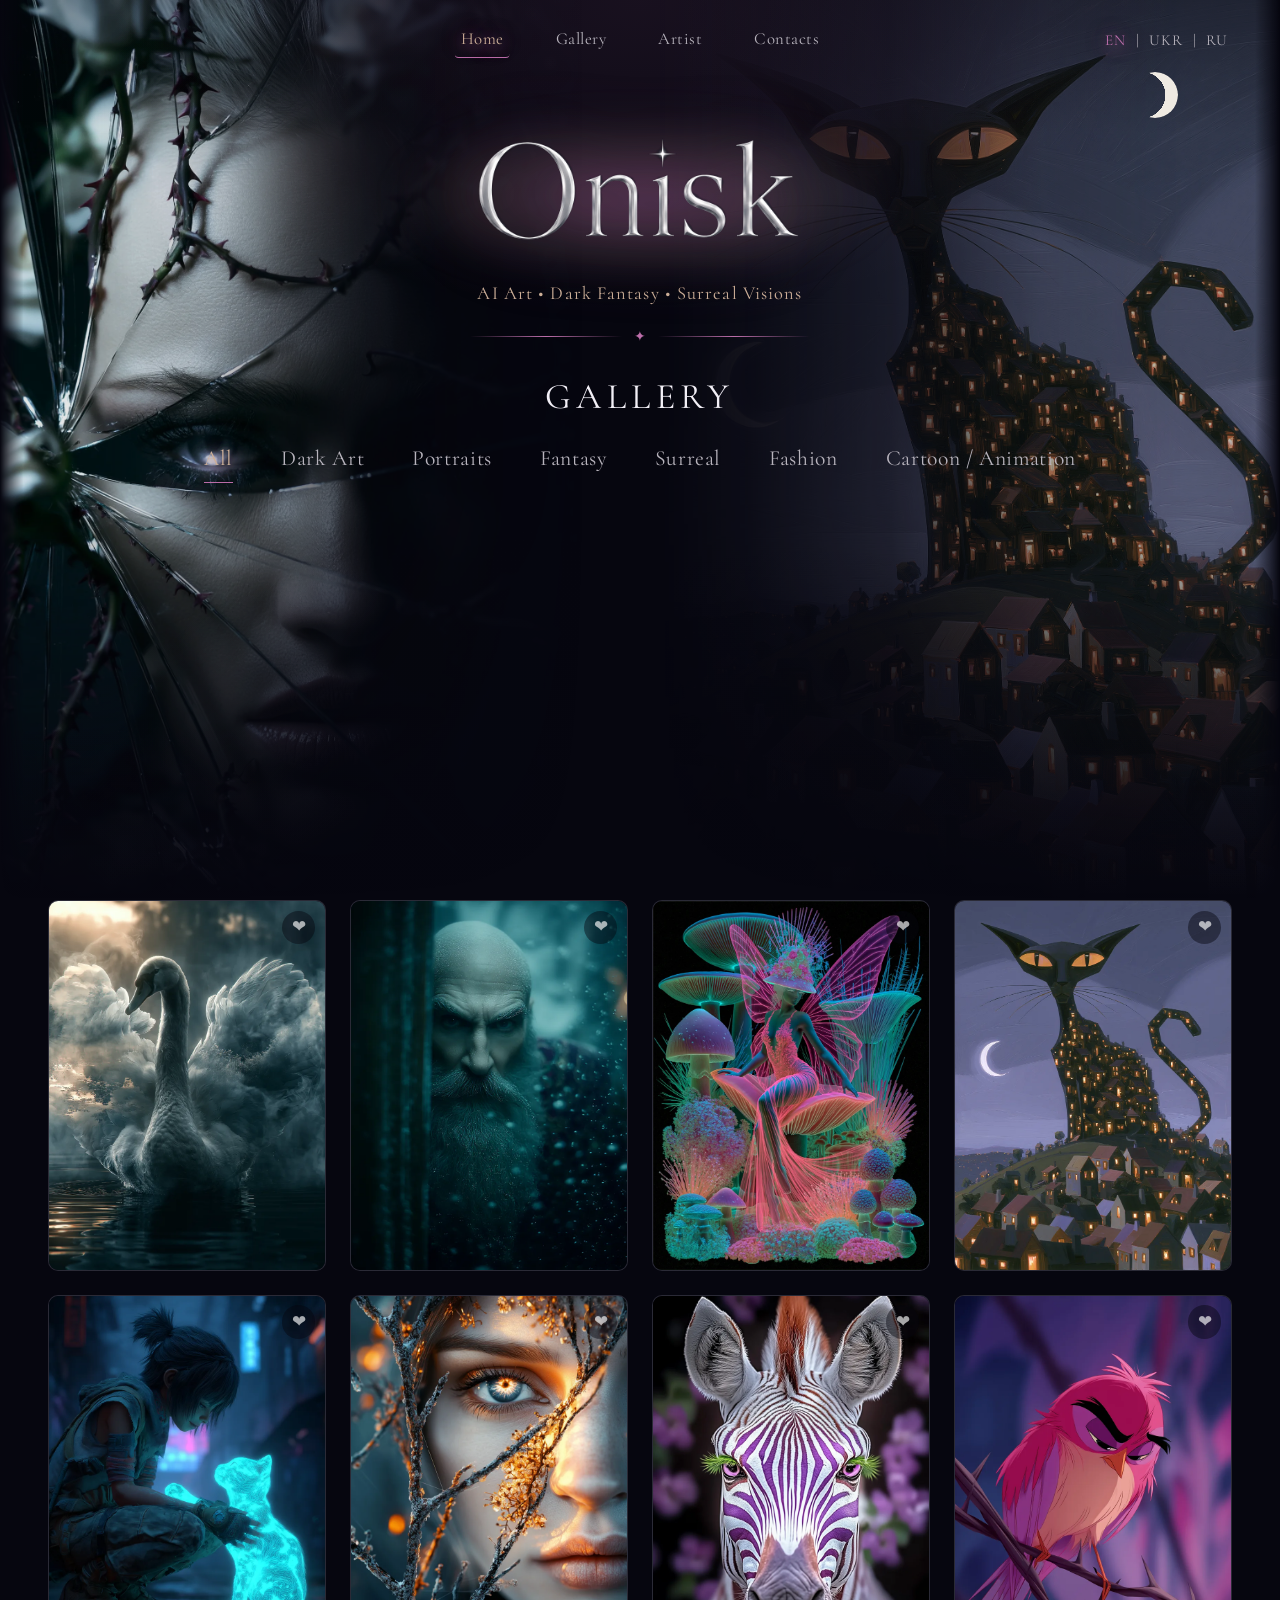
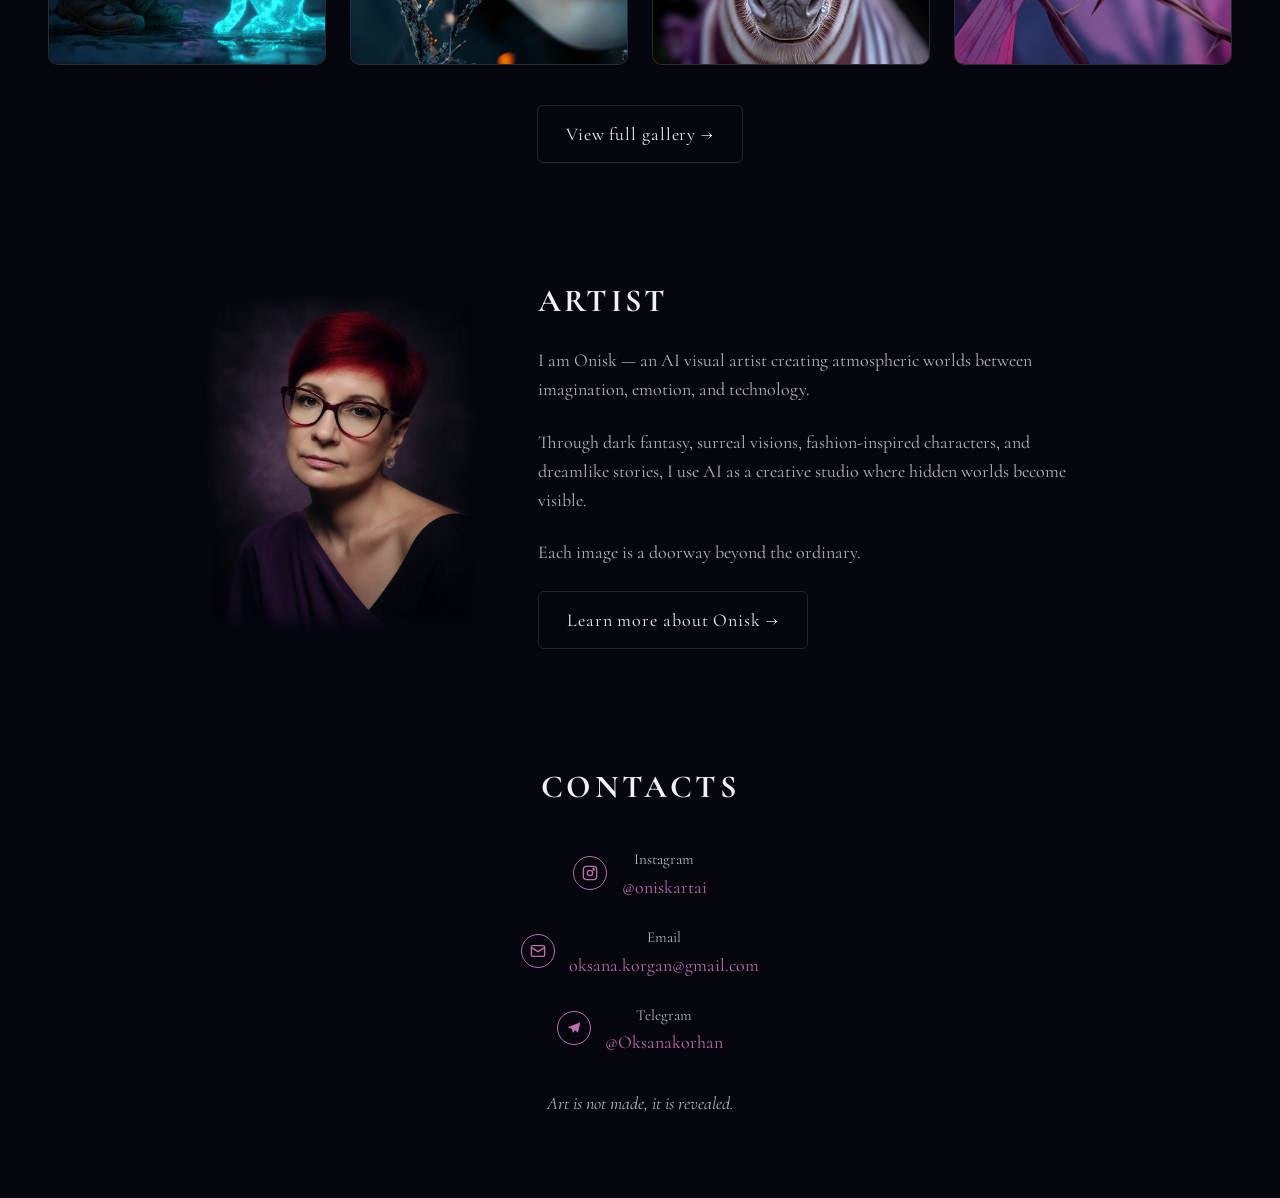
==== commit 6cad0e11: "Update index.html" ====
--- a/index.html
+++ b/index.html
@@ -4,7 +4,7 @@
 <meta charset="UTF-8" />
 <meta name="viewport" content="width=device-width, initial-scale=1.0" />
 <title>Onisk — AI Art, Dark Fantasy, Surreal Visions</title>
-<link rel="stylesheet" href="style.css?v=47" />
+<link rel="stylesheet" href="style.css?v=50" />
 <style>
   @media (max-width: 900px) {
     body.page-home .hero-bg-portrait,
--- a/style.css
+++ b/style.css
@@ -251,7 +251,7 @@
   left: 0;
   top: 0;
   height: 100vh;
-  width: 54%;
+  width: 46%;
   object-fit: cover;
   object-position: right center;
   mask-image:
@@ -270,7 +270,7 @@
   right: 0;
   top: 0;
   height: 100%;
-  width: 54%;
+  width: 49%;
   object-fit: cover;
   object-position: left top;
   mask-image:
@@ -304,17 +304,15 @@
 }
 
 .hero-hare-fit {
-  object-fit: contain;
+  object-fit: cover;
   object-position: left center;
-  transform: scale(1.02);
-  transform-origin: left center;
   mask-image:
     linear-gradient(to right, transparent 0%, black 6%, black 18%, rgba(0,0,0,0.65) 38%, rgba(0,0,0,0.28) 62%, rgba(0,0,0,0.08) 85%, transparent 100%),
-    linear-gradient(to bottom, transparent 0%, black 16%, black 62%, transparent 92%);
+    linear-gradient(to bottom, black 0%, black 55%, transparent 100%);
   mask-composite: intersect;
   -webkit-mask-image:
     linear-gradient(to right, transparent 0%, black 6%, black 18%, rgba(0,0,0,0.65) 38%, rgba(0,0,0,0.28) 62%, rgba(0,0,0,0.08) 85%, transparent 100%),
-    linear-gradient(to bottom, transparent 0%, black 16%, black 62%, transparent 92%);
+    linear-gradient(to bottom, black 0%, black 55%, transparent 100%);
   -webkit-mask-composite: source-in;
 }
 
@@ -438,10 +436,10 @@
 
 .hero-cold-graphite-wash::before {
   background:
-    radial-gradient(ellipse 65% 55% at 30% 15%, rgba(16,32,51,0.35), transparent 65%),
-    radial-gradient(ellipse 70% 55% at 75% 30%, rgba(11,22,34,0.4), transparent 70%),
-    radial-gradient(ellipse 80% 60% at 50% 100%, rgba(3,7,11,0.55), transparent 70%),
-    linear-gradient(to bottom, rgba(7,17,26,0.35) 0%, transparent 15%, transparent 80%, rgba(3,7,11,0.5) 100%);
+    radial-gradient(ellipse 85% 75% at 30% 15%, rgba(16,32,51,0.28), transparent 90%),
+    radial-gradient(ellipse 90% 75% at 75% 30%, rgba(11,22,34,0.32), transparent 92%),
+    radial-gradient(ellipse 95% 80% at 50% 100%, rgba(3,7,11,0.45), transparent 90%),
+    linear-gradient(to bottom, rgba(7,17,26,0.3) 0%, transparent 20%, transparent 78%, rgba(3,7,11,0.42) 100%);
 }
 
 .page-wrap {
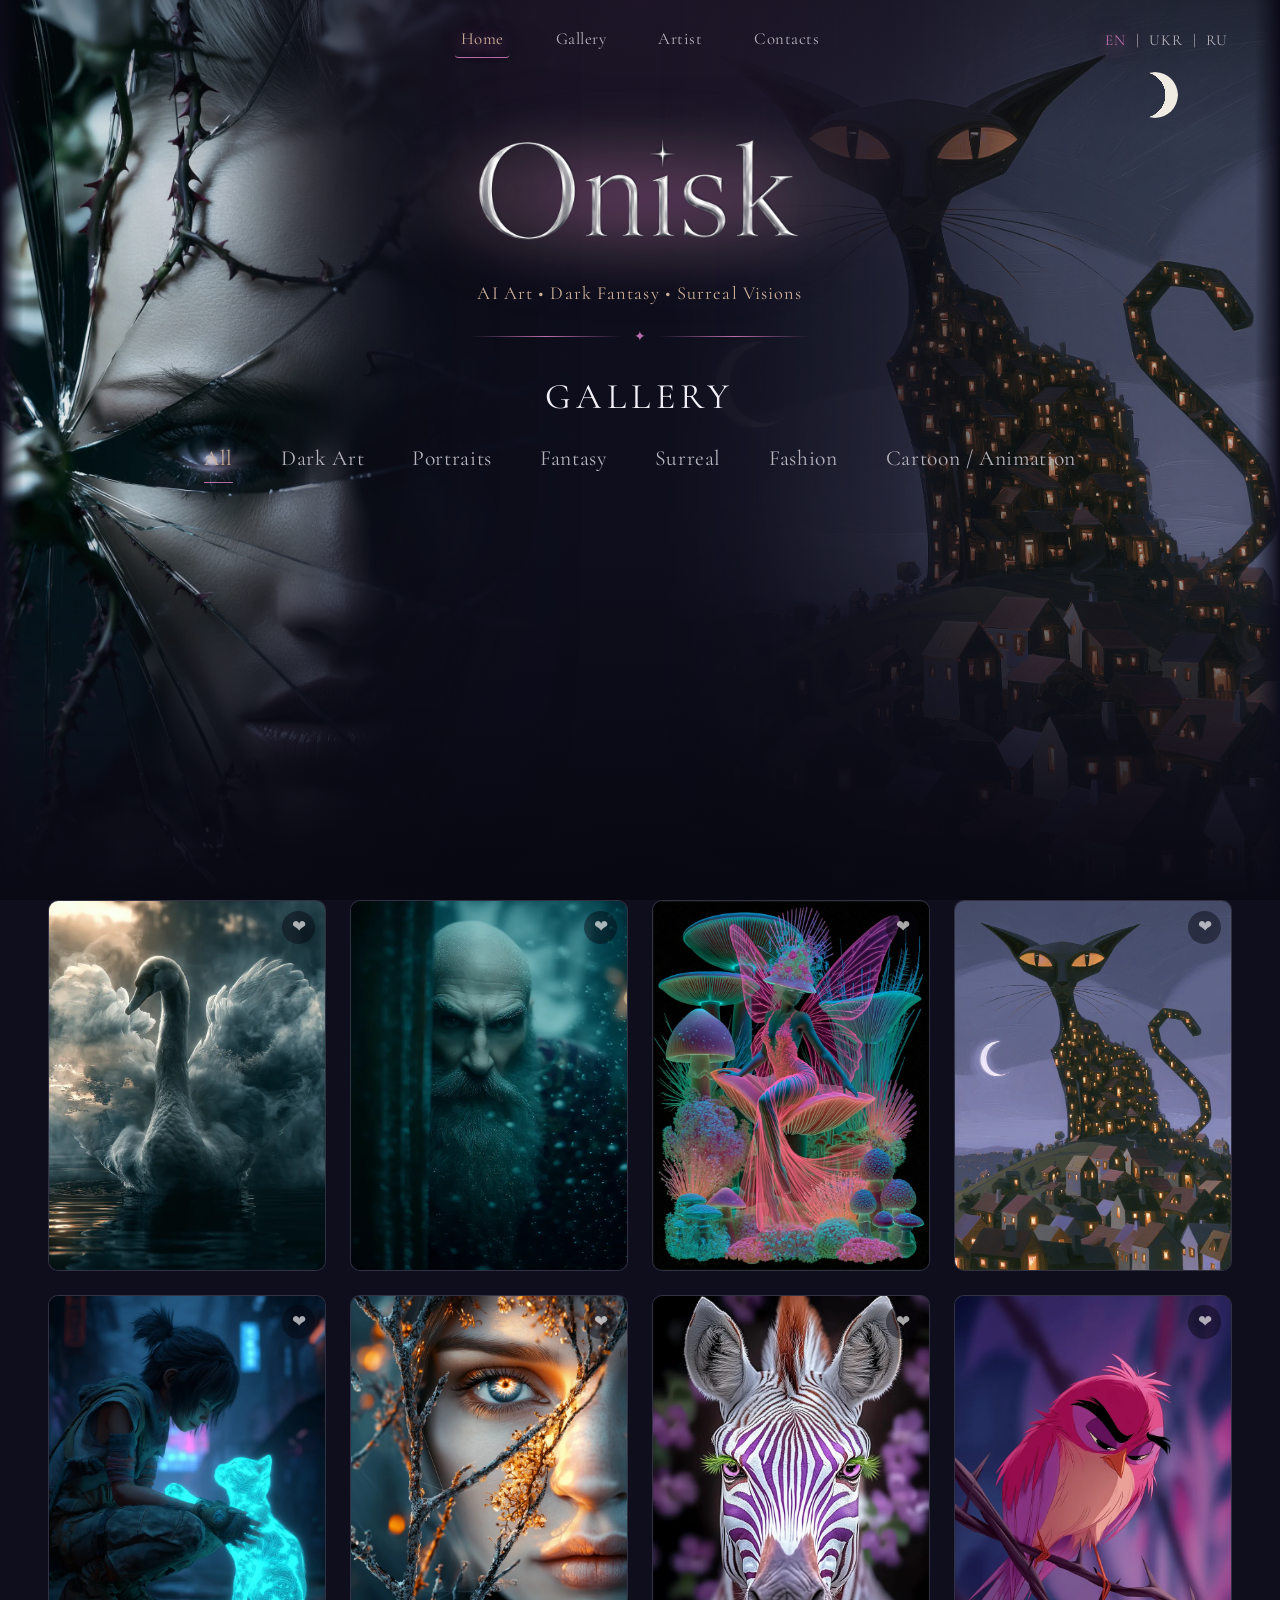
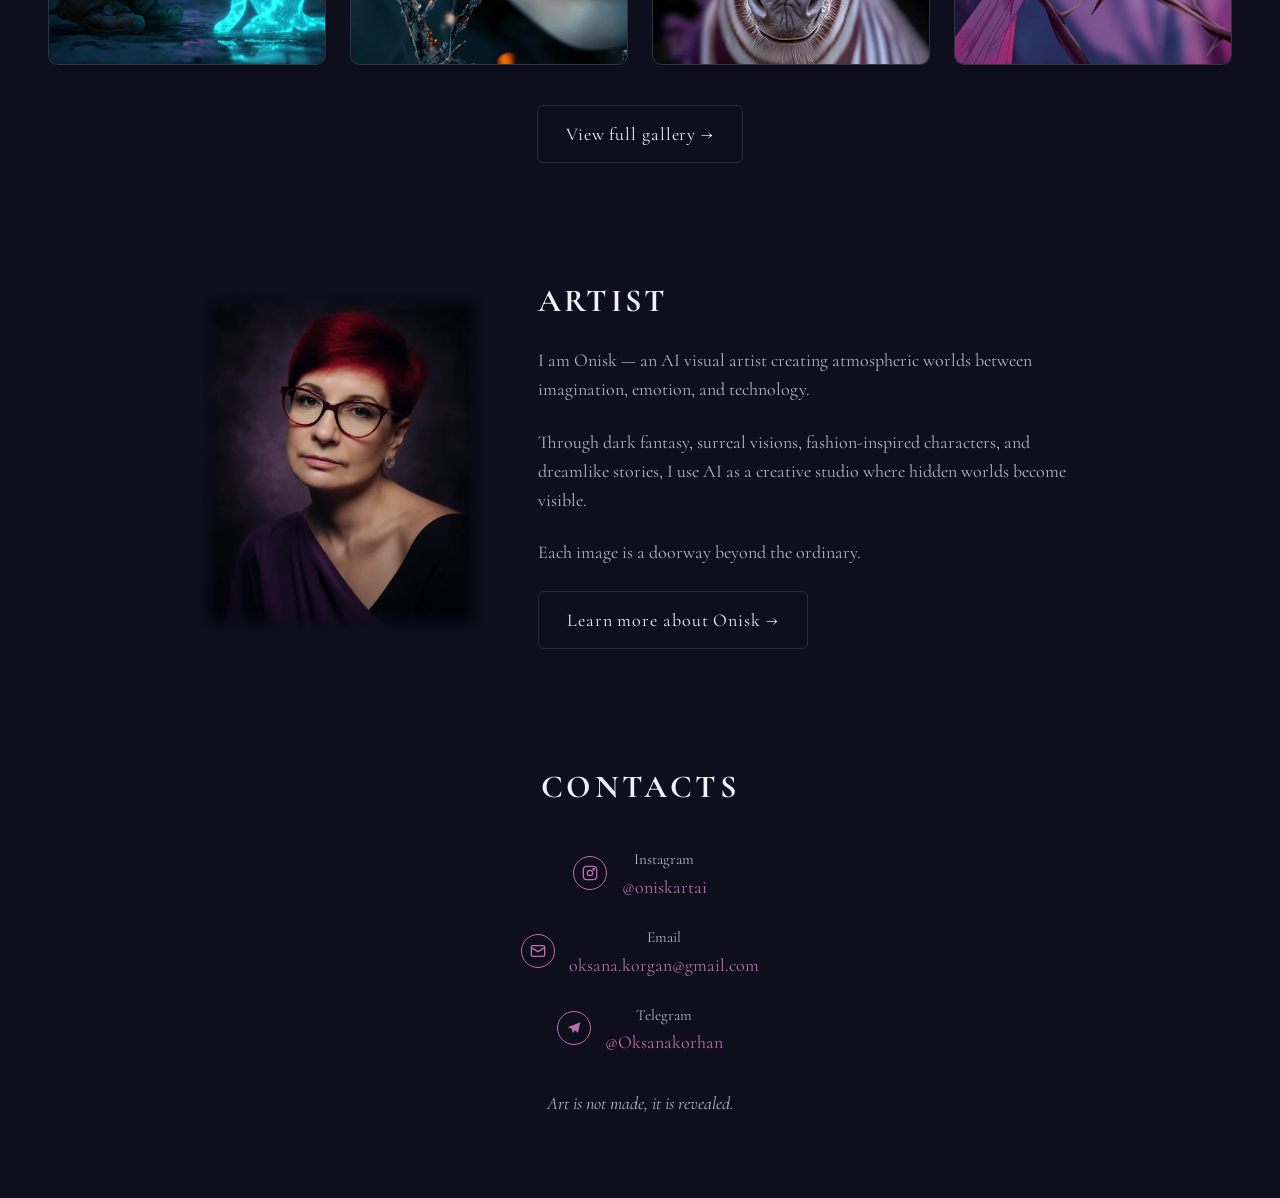
==== commit 9637eaa5: "Update index.html" ====
--- a/index.html
+++ b/index.html
@@ -4,7 +4,7 @@
 <meta charset="UTF-8" />
 <meta name="viewport" content="width=device-width, initial-scale=1.0" />
 <title>Onisk — AI Art, Dark Fantasy, Surreal Visions</title>
-<link rel="stylesheet" href="style.css?v=50" />
+<link rel="stylesheet" href="style.css?v=51" />
 <style>
   @media (max-width: 900px) {
     body.page-home .hero-bg-portrait,
--- a/style.css
+++ b/style.css
@@ -1,8 +1,8 @@
 @import url('https://fonts.googleapis.com/css2?family=Cormorant+Garamond:ital,wght@0,300;0,400;0,500;1,400&family=Cormorant:wght@300;400&display=swap');
 
 :root {
-  --bg: #06060f;
-  --bg-panel: #0d0c1a;
+  --bg: #0e0e1c;
+  --bg-panel: #16142a;
   --text-primary: #f2eff6;
   --text-secondary: #b8b4bd;
   --accent-pink: #bc6eaa;
@@ -24,10 +24,15 @@
   line-height: 1.6;
   overflow-x: hidden;
   position: relative;
+  overscroll-behavior-y: none;
+}
+
+html {
+  overscroll-behavior-y: none;
 }
 
 body.body-dark-art {
-  background: #07111a;
+  background: #0e1c2a;
 }
 
 body.body-dark-art::before {
@@ -54,7 +59,7 @@
 }
 
 body.body-fantasy {
-  background: #0c1110;
+  background: #161f1d;
 }
 
 body.body-fantasy::before {
@@ -82,7 +87,7 @@
 }
 
 body.body-surreal {
-  background: #061116;
+  background: #0c1e26;
 }
 
 body.body-surreal::before {
@@ -110,7 +115,7 @@
 }
 
 body.body-cartoon {
-  background: #0a0d1a;
+  background: #14192a;
 }
 
 body.body-cartoon::before {
@@ -138,7 +143,7 @@
 }
 
 body.body-fashion {
-  background: #0a0d0e;
+  background: #14181a;
 }
 
 body.body-fashion::before {
@@ -1560,6 +1565,22 @@
 }
 
 @media (max-width: 900px) {
+  /* Десктопные картинки (левая/правая) скрываются сразу, без ожидания
+     JS-класса на body — это устраняет мерцание "не той" картинки при
+     обычной (не быстрой SPA-style) загрузке страницы, например при
+     переходе по ссылке "Back to Gallery". */
+  .hero-bg-portrait,
+  .hero-bg-cat {
+    display: none !important;
+  }
+
+  /* Фон по умолчанию — на случай долей секунды до того, как JS определит
+     категорию и добавит свой класс (см. правила ниже). */
+  .hero {
+    background-image: url('images/hero/mobile/home-mobile-bg.webp?v=6') !important;
+    background-position: center !important;
+  }
+
   body.body-fantasy .hero-bg-portrait,
   body.body-fantasy .hero-bg-cat,
   body.page-home .hero-bg-portrait,
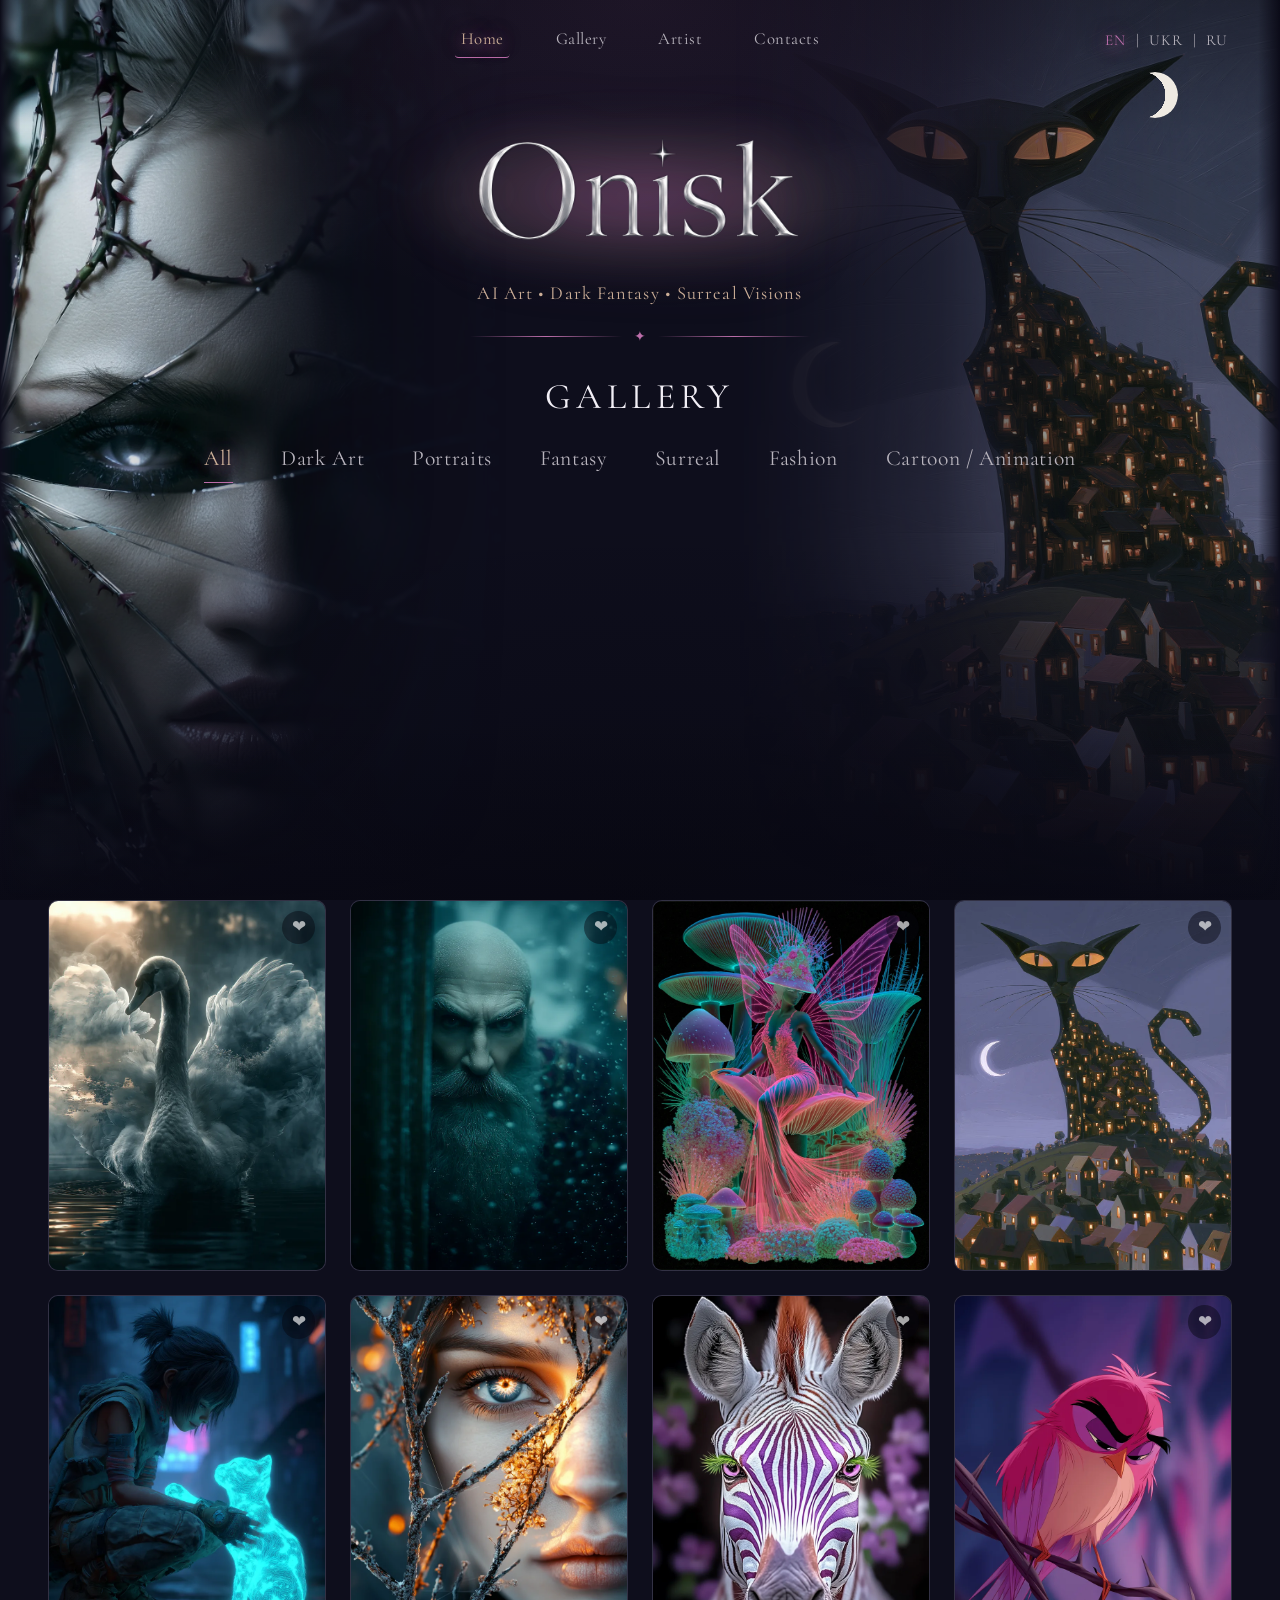
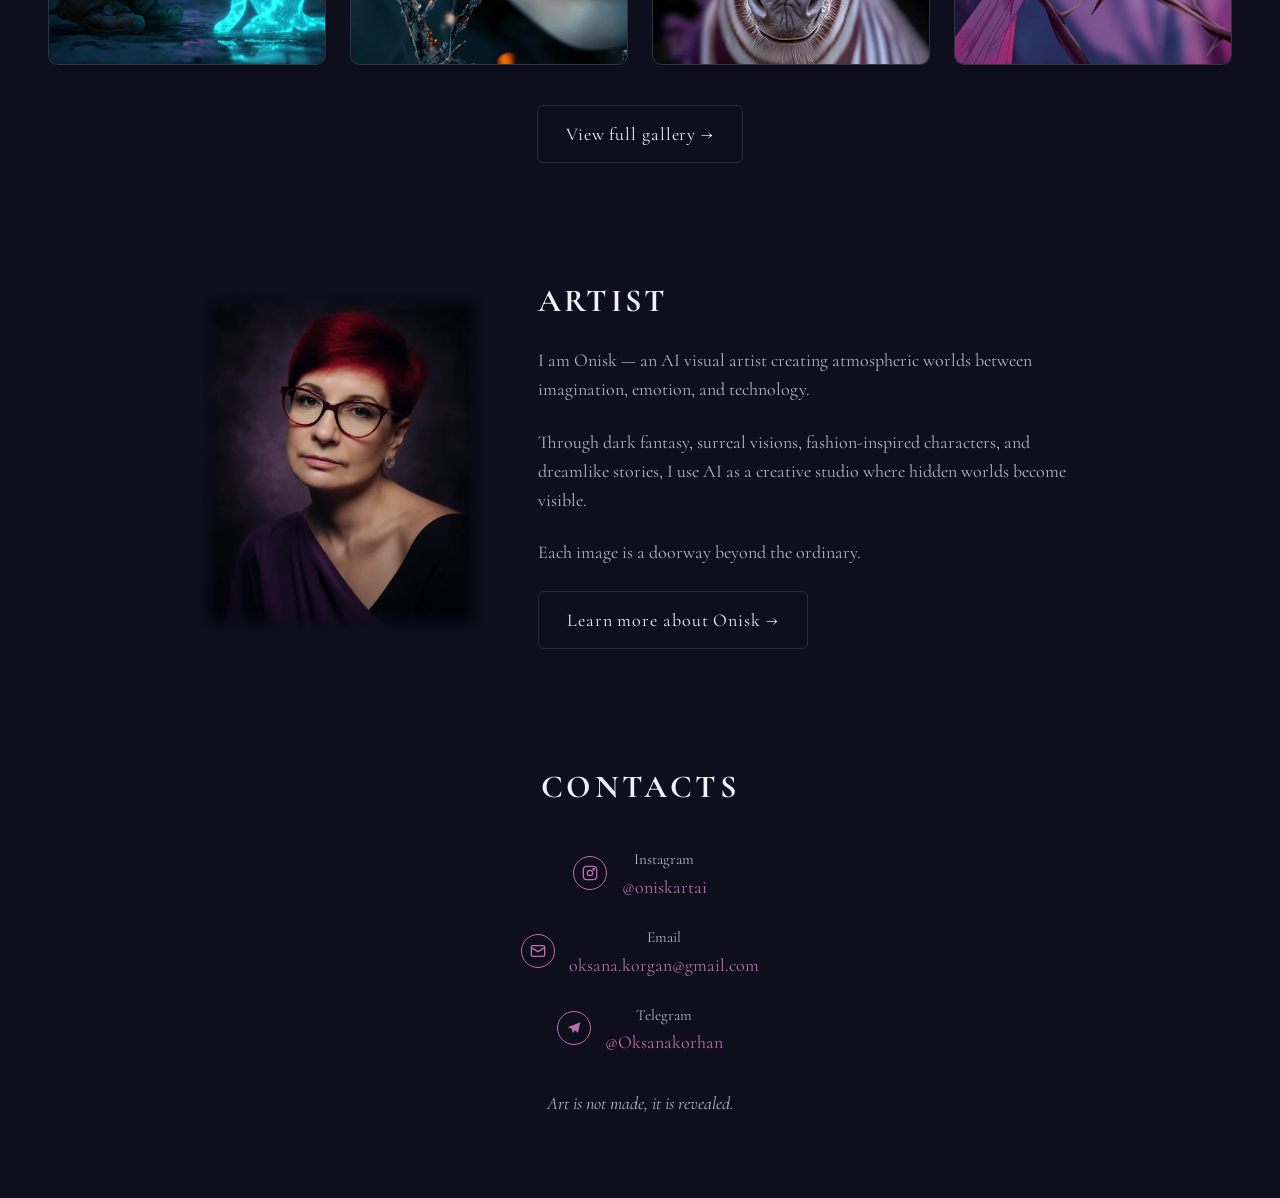
==== commit 908ba1bb: "Update index.html" ====
--- a/index.html
+++ b/index.html
@@ -4,7 +4,7 @@
 <meta charset="UTF-8" />
 <meta name="viewport" content="width=device-width, initial-scale=1.0" />
 <title>Onisk — AI Art, Dark Fantasy, Surreal Visions</title>
-<link rel="stylesheet" href="style.css?v=51" />
+<link rel="stylesheet" href="style.css?v=53" />
 <style>
   @media (max-width: 900px) {
     body.page-home .hero-bg-portrait,
--- a/style.css
+++ b/style.css
@@ -256,7 +256,7 @@
   left: 0;
   top: 0;
   height: 100vh;
-  width: 46%;
+  width: 40%;
   object-fit: cover;
   object-position: right center;
   mask-image:
@@ -275,7 +275,7 @@
   right: 0;
   top: 0;
   height: 100%;
-  width: 49%;
+  width: 43%;
   object-fit: cover;
   object-position: left top;
   mask-image:
@@ -1574,13 +1574,6 @@
     display: none !important;
   }
 
-  /* Фон по умолчанию — на случай долей секунды до того, как JS определит
-     категорию и добавит свой класс (см. правила ниже). */
-  .hero {
-    background-image: url('images/hero/mobile/home-mobile-bg.webp?v=6') !important;
-    background-position: center !important;
-  }
-
   body.body-fantasy .hero-bg-portrait,
   body.body-fantasy .hero-bg-cat,
   body.page-home .hero-bg-portrait,
